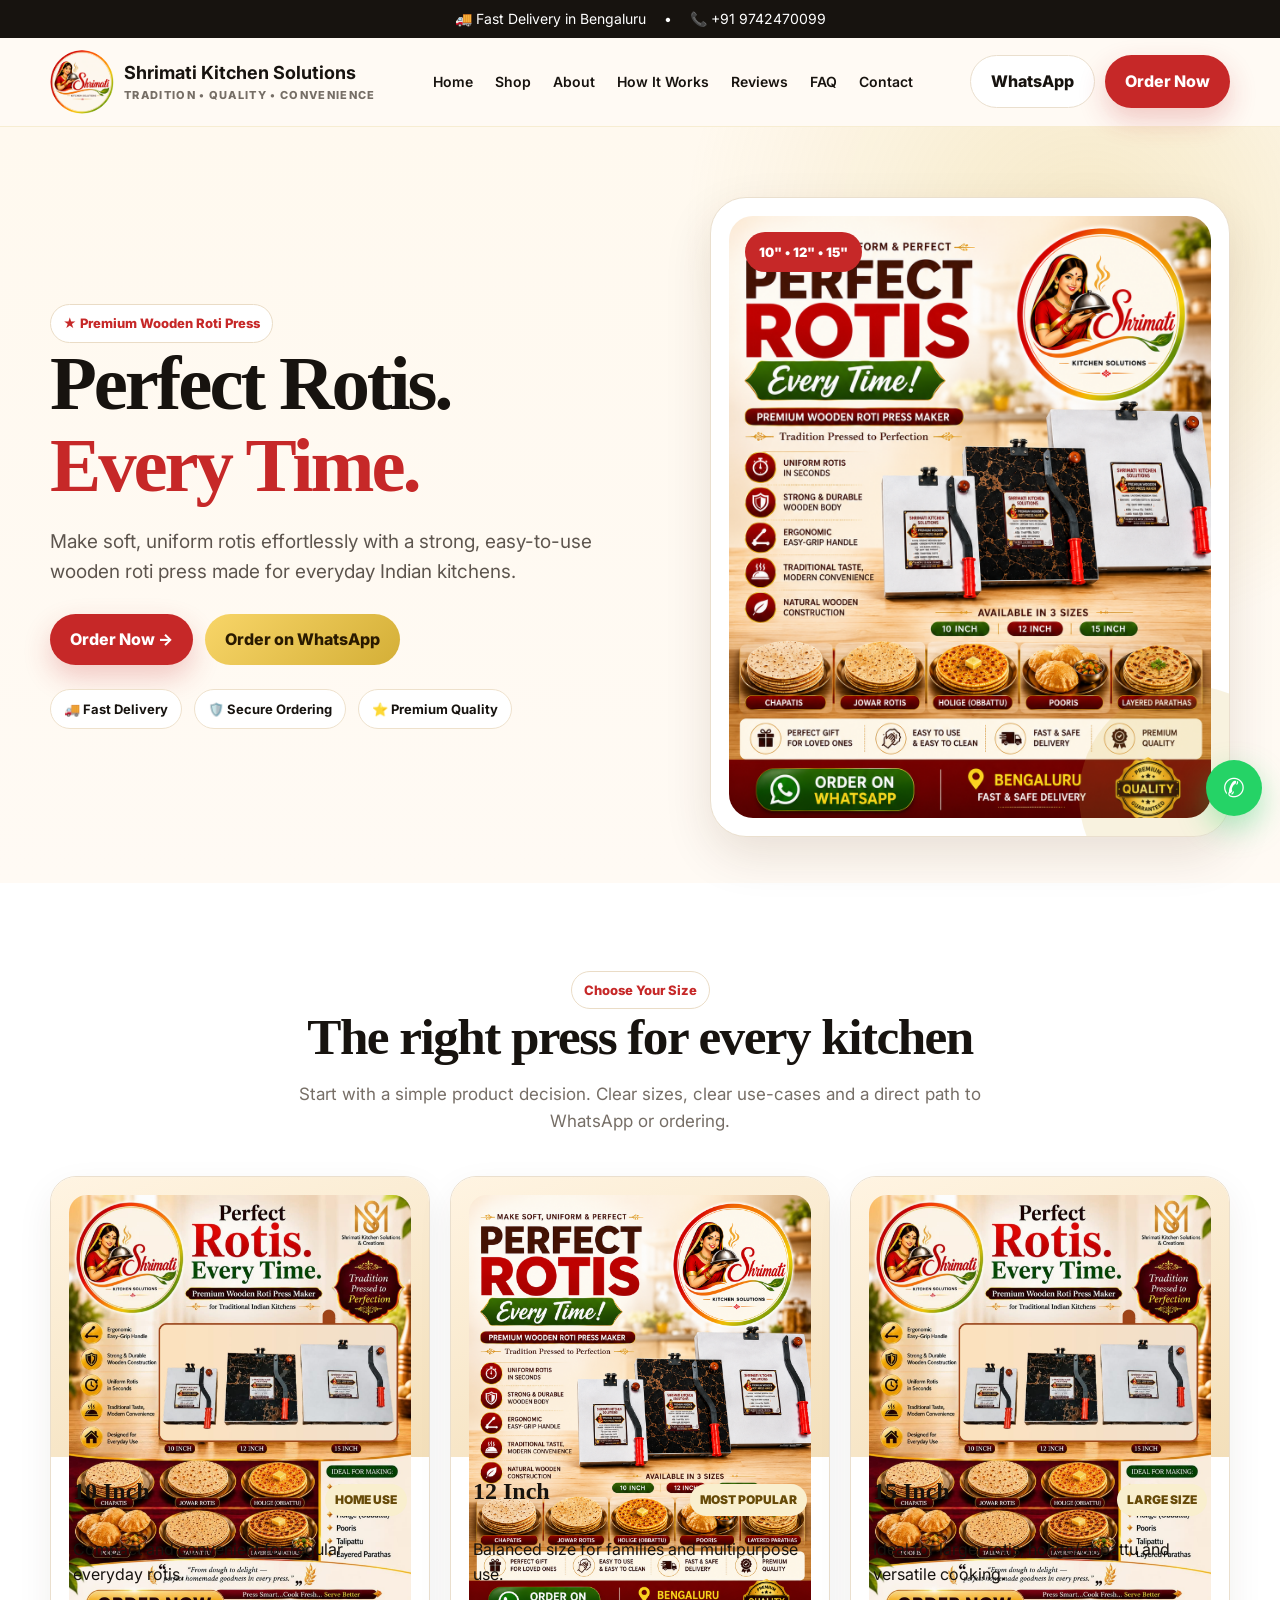
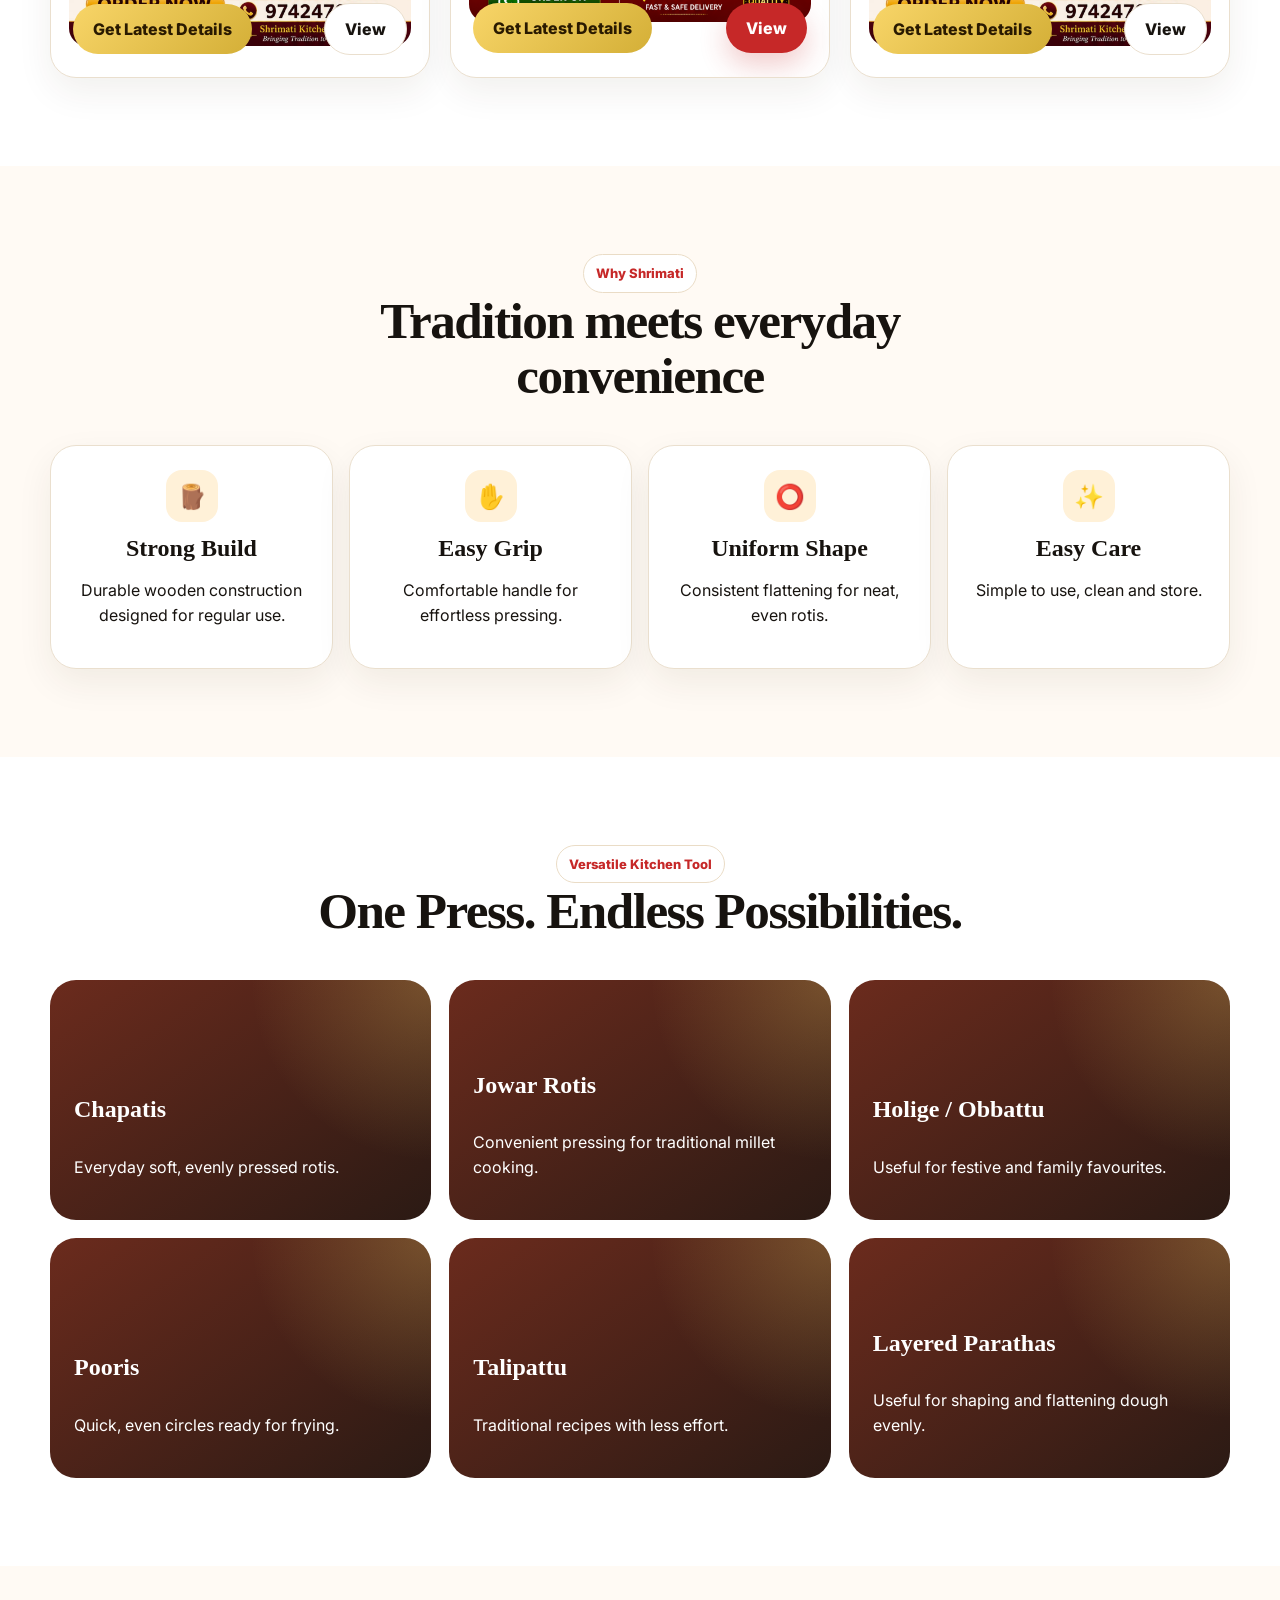
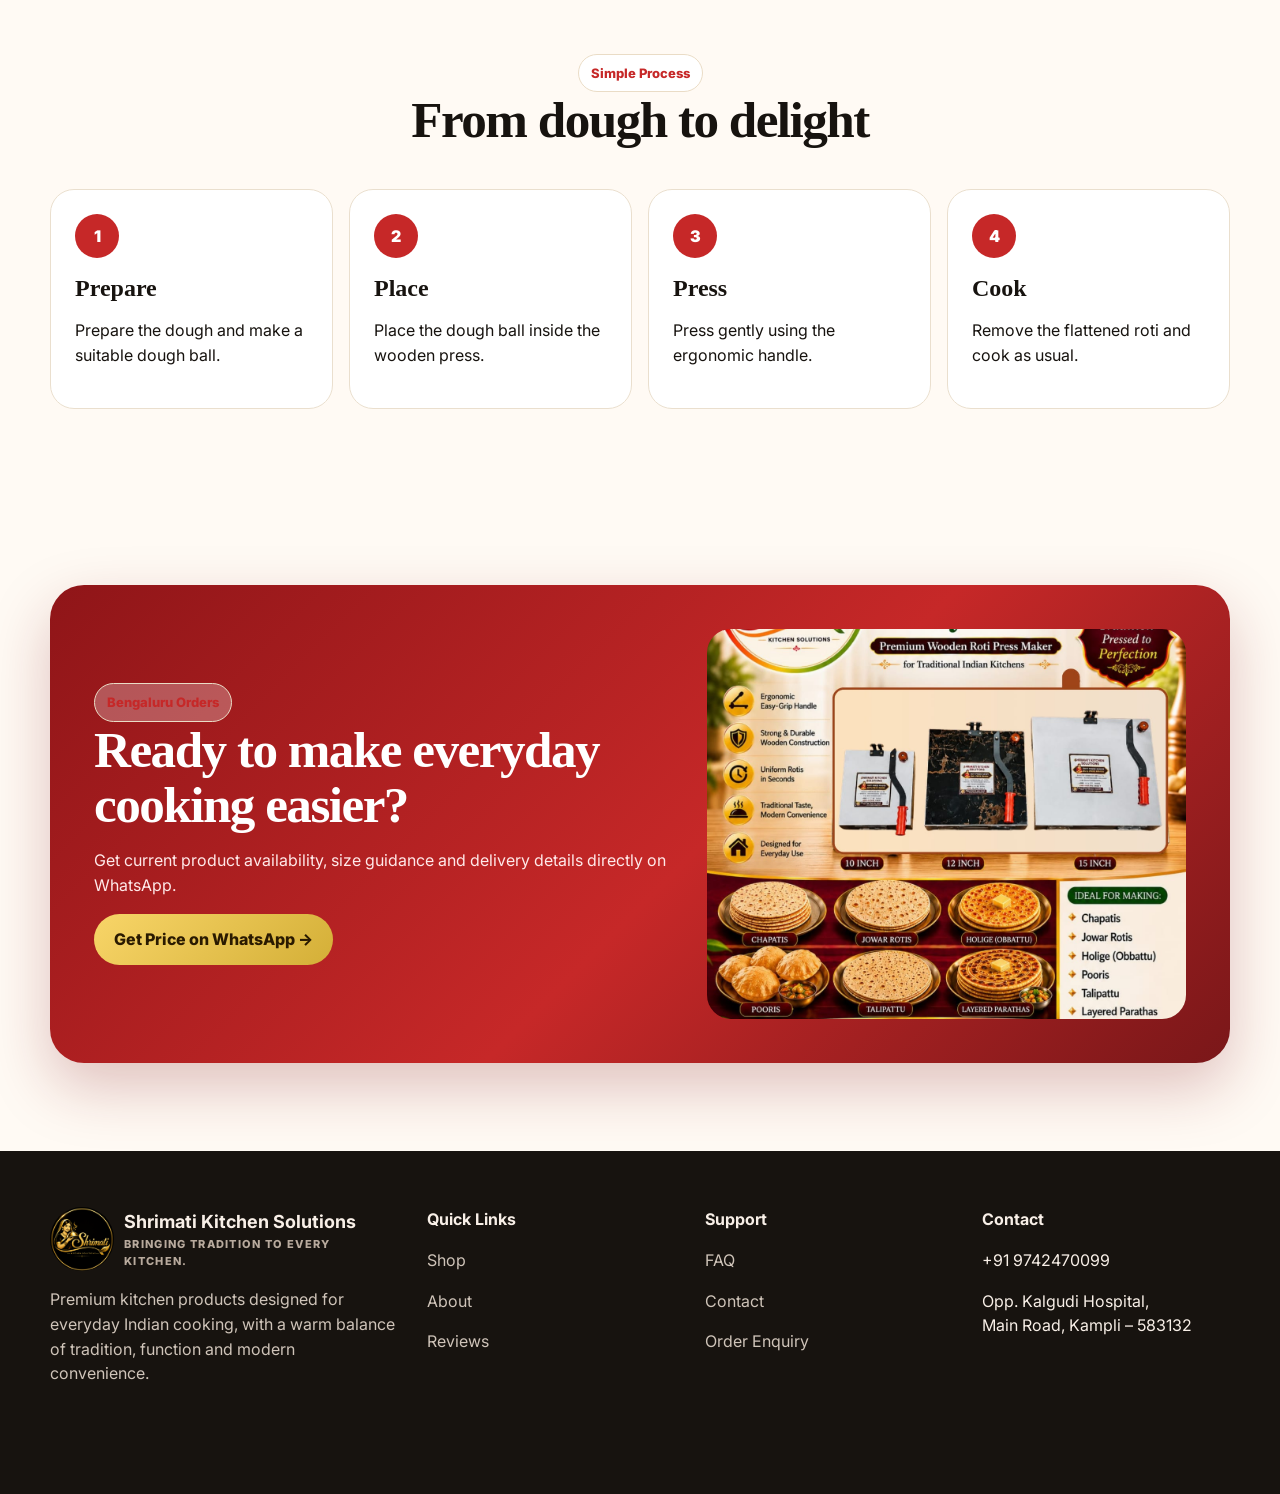
==== index.html @ 9145f586 "Add files via upload" ====
<!doctype html><html lang='en'><head><title>Shrimati Kitchen Solutions | Premium Wooden Roti Press</title>
<meta charset="utf-8">
<meta name="viewport" content="width=device-width,initial-scale=1">
<link rel="preconnect" href="https://fonts.googleapis.com">
<link rel="preconnect" href="https://fonts.gstatic.com" crossorigin>
<link href="https://fonts.googleapis.com/css2?family=Inter:wght@400;500;600;700;800;900&display=swap" rel="stylesheet">
<link rel="stylesheet" href="styles.css">
</head><body>
<div class="topbar"><div class="container">🚚 Fast Delivery in Bengaluru <span>•</span> 📞 +91 9742470099</div></div>
<nav class="nav">
  <div class="container nav-inner">
    <a class="brand" href="index.html">
      <img src="assets/shrimati-logo.png" alt="Shrimati Kitchen Solutions logo">
      <div class="brand-text"><strong>Shrimati Kitchen Solutions</strong><span>Tradition • Quality • Convenience</span></div>
    </a>
    <button class="menu-btn" aria-label="Open menu">☰</button>
    <div class="nav-links">
      <a href="index.html">Home</a>
      <a href="shop.html">Shop</a>
      <a href="about.html">About</a>
      <a href="how-it-works.html">How It Works</a>
      <a href="reviews.html">Reviews</a>
      <a href="faq.html">FAQ</a>
      <a href="contact.html">Contact</a>
    </div>
    <div class="nav-actions">
      <a class="btn btn-outline" href="#" data-wa>WhatsApp</a>
      <a class="btn btn-primary" href="roti-press-offer.html">Order Now</a>
    </div>
  </div>
</nav>

<header class="hero">
  <div class="container hero-grid">
    <div>
      <span class="eyebrow">★ Premium Wooden Roti Press</span>
      <h1>Perfect Rotis.<br><span style="color:#C62828">Every Time.</span></h1>
      <p class="lead">Make soft, uniform rotis effortlessly with a strong, easy-to-use wooden roti press made for everyday Indian kitchens.</p>
      <div class="hero-cta">
        <a class="btn btn-primary" href="roti-press-offer.html">Order Now →</a>
        <a class="btn btn-gold" href="#" data-wa>Order on WhatsApp</a>
      </div>
      <div class="trust-row">
        <span class="trust-chip">🚚 Fast Delivery</span>
        <span class="trust-chip">🛡️ Secure Ordering</span>
        <span class="trust-chip">⭐ Premium Quality</span>
      </div>
    </div>
    <div class="hero-card">
      <span class="badge-pop">10" • 12" • 15"</span>
      <img src="assets/roti-press-hero.png" alt="Shrimati Premium Wooden Roti Press">
    </div>
  </div>
</header>

<section class="section alt">
  <div class="container">
    <div class="section-head">
      <span class="eyebrow">Choose Your Size</span>
      <h2>The right press for every kitchen</h2>
      <p>Start with a simple product decision. Clear sizes, clear use-cases and a direct path to WhatsApp or ordering.</p>
    </div>
    <div class="grid-3">
      <article class="product-card">
        <div class="product-image"><img src="assets/roti-press-poster.jpeg" alt="10 inch roti press"></div>
        <div class="product-body"><div class="product-meta"><h3>10 Inch</h3><span class="tag">HOME USE</span></div><p>Compact and convenient for regular everyday rotis.</p><div class="product-meta"><a class="btn btn-gold" href="#" data-wa>Get Latest Details</a><a class="btn btn-outline" href="product.html">View</a></div></div>
      </article>
      <article class="product-card">
        <div class="product-image"><img src="assets/roti-press-hero.png" alt="12 inch roti press"></div>
        <div class="product-body"><div class="product-meta"><h3>12 Inch</h3><span class="tag">MOST POPULAR</span></div><p>Balanced size for families and multipurpose use.</p><div class="product-meta"><a class="btn btn-gold" href="#" data-wa>Get Latest Details</a><a class="btn btn-primary" href="product.html">View</a></div></div>
      </article>
      <article class="product-card">
        <div class="product-image"><img src="assets/roti-press-poster.jpeg" alt="15 inch roti press"></div>
        <div class="product-body"><div class="product-meta"><h3>15 Inch</h3><span class="tag">LARGE SIZE</span></div><p>Ideal for larger rotis, holige/obbattu and versatile cooking.</p><div class="product-meta"><a class="btn btn-gold" href="#" data-wa>Get Latest Details</a><a class="btn btn-outline" href="product.html">View</a></div></div>
      </article>
    </div>
  </div>
</section>

<section class="section">
  <div class="container">
    <div class="section-head"><span class="eyebrow">Why Shrimati</span><h2>Tradition meets everyday convenience</h2></div>
    <div class="features">
      <div class="feature-card"><div class="feature-icon">🪵</div><h3>Strong Build</h3><p>Durable wooden construction designed for regular use.</p></div>
      <div class="feature-card"><div class="feature-icon">✋</div><h3>Easy Grip</h3><p>Comfortable handle for effortless pressing.</p></div>
      <div class="feature-card"><div class="feature-icon">⭕</div><h3>Uniform Shape</h3><p>Consistent flattening for neat, even rotis.</p></div>
      <div class="feature-card"><div class="feature-icon">✨</div><h3>Easy Care</h3><p>Simple to use, clean and store.</p></div>
    </div>
  </div>
</section>

<section class="section alt">
  <div class="container">
    <div class="section-head"><span class="eyebrow">Versatile Kitchen Tool</span><h2>One Press. Endless Possibilities.</h2></div>
    <div class="food-grid">
      <div class="food-card"><h3>Chapatis</h3><p>Everyday soft, evenly pressed rotis.</p></div>
      <div class="food-card"><h3>Jowar Rotis</h3><p>Convenient pressing for traditional millet cooking.</p></div>
      <div class="food-card"><h3>Holige / Obbattu</h3><p>Useful for festive and family favourites.</p></div>
      <div class="food-card"><h3>Pooris</h3><p>Quick, even circles ready for frying.</p></div>
      <div class="food-card"><h3>Talipattu</h3><p>Traditional recipes with less effort.</p></div>
      <div class="food-card"><h3>Layered Parathas</h3><p>Useful for shaping and flattening dough evenly.</p></div>
    </div>
  </div>
</section>

<section class="section">
  <div class="container">
    <div class="section-head"><span class="eyebrow">Simple Process</span><h2>From dough to delight</h2></div>
    <div class="steps">
      <div class="step"><div class="step-num">1</div><h3>Prepare</h3><p>Prepare the dough and make a suitable dough ball.</p></div>
      <div class="step"><div class="step-num">2</div><h3>Place</h3><p>Place the dough ball inside the wooden press.</p></div>
      <div class="step"><div class="step-num">3</div><h3>Press</h3><p>Press gently using the ergonomic handle.</p></div>
      <div class="step"><div class="step-num">4</div><h3>Cook</h3><p>Remove the flattened roti and cook as usual.</p></div>
    </div>
  </div>
</section>

<section class="section">
  <div class="container offer">
    <div><span class="eyebrow" style="background:#fff4">Bengaluru Orders</span><h2>Ready to make everyday cooking easier?</h2><p>Get current product availability, size guidance and delivery details directly on WhatsApp.</p><a class="btn btn-gold" href="#" data-wa>Get Price on WhatsApp →</a></div>
    <img src="assets/roti-press-poster.jpeg" alt="Roti press offer" style="border-radius:24px;max-height:390px;width:100%;object-fit:cover">
  </div>
</section>

<footer class="footer">
  <div class="container footer-grid">
    <div>
      <div class="brand">
        <img src="assets/gold-logo.png" alt="Shrimati gold logo">
        <div class="brand-text"><strong>Shrimati Kitchen Solutions</strong><span style="color:#b8aa9d">Bringing Tradition to Every Kitchen.</span></div>
      </div>
      <p style="color:#cfc4b9;max-width:400px">Premium kitchen products designed for everyday Indian cooking, with a warm balance of tradition, function and modern convenience.</p>
    </div>
    <div><h4>Quick Links</h4><p><a href="shop.html">Shop</a></p><p><a href="about.html">About</a></p><p><a href="reviews.html">Reviews</a></p></div>
    <div><h4>Support</h4><p><a href="faq.html">FAQ</a></p><p><a href="contact.html">Contact</a></p><p><a href="roti-press-offer.html">Order Enquiry</a></p></div>
    <div><h4>Contact</h4><p>+91 9742470099</p><p>Opp. Kalgudi Hospital,<br>Main Road, Kampli – 583132</p></div>
  </div>
</footer>
<a class="floating-wa" href="#" data-wa aria-label="WhatsApp">✆</a>
<div class="mobile-bar"><a class="btn btn-primary" href="roti-press-offer.html">ORDER NOW</a><a class="btn btn-gold" href="#" data-wa>WHATSAPP</a></div>
<script src="script.js"></script>
</body></html>
---- styles.css ----
:root{
  --red:#C62828;
  --red-dark:#9f1f1f;
  --gold:#D4AF37;
  --gold-rich:#F8D568;
  --green:#2E7D32;
  --cream:#FFF8EC;
  --ink:#17130f;
  --muted:#766e66;
  --white:#fff;
  --line:#eadfce;
  --shadow:0 18px 48px rgba(62,34,10,.12);
  --radius:26px;
}
*{box-sizing:border-box}
html{scroll-behavior:smooth}
body{margin:0;font-family:Inter,system-ui,-apple-system,BlinkMacSystemFont,"Segoe UI",sans-serif;color:var(--ink);background:#fffaf4;line-height:1.55}
img{max-width:100%;display:block}
a{text-decoration:none;color:inherit}
button,input,textarea,select{font:inherit}
.container{width:min(1180px,calc(100% - 32px));margin:auto}
.topbar{background:#17130f;color:white;font-size:14px}
.topbar .container{display:flex;align-items:center;justify-content:center;gap:18px;padding:8px 0}
.nav{position:sticky;top:0;z-index:50;background:rgba(255,250,244,.94);backdrop-filter:blur(14px);border-bottom:1px solid rgba(212,175,55,.18)}
.nav-inner{display:flex;align-items:center;justify-content:space-between;gap:24px;padding:12px 0}
.brand{display:flex;align-items:center;gap:10px;font-weight:800}
.brand img{width:64px;height:64px;border-radius:50%;object-fit:cover}
.brand-text strong{display:block;font-size:18px}
.brand-text span{display:block;font-size:11px;color:var(--muted);letter-spacing:.12em;text-transform:uppercase}
.nav-links{display:flex;gap:22px;align-items:center;font-weight:600;font-size:14px}
.nav-actions{display:flex;gap:10px}
.btn{display:inline-flex;align-items:center;justify-content:center;gap:8px;border:0;border-radius:999px;padding:13px 20px;font-weight:800;cursor:pointer;transition:.22s ease}
.btn:hover{transform:translateY(-2px)}
.btn-primary{background:var(--red);color:white;box-shadow:0 12px 28px rgba(198,40,40,.24)}
.btn-gold{background:linear-gradient(135deg,var(--gold-rich),var(--gold));color:#2a1a00}
.btn-outline{border:1px solid var(--line);background:white;color:var(--ink)}
.hero{padding:70px 0 46px;background:
radial-gradient(circle at 85% 15%,rgba(212,175,55,.22),transparent 32%),
linear-gradient(180deg,#fff9ef 0%,#fffaf4 100%)}
.hero-grid{display:grid;grid-template-columns:1.08fr .92fr;gap:50px;align-items:center}
.eyebrow{display:inline-flex;align-items:center;gap:8px;padding:8px 12px;border-radius:999px;background:#fff;border:1px solid #eadcc6;color:var(--red);font-weight:800;font-size:13px}
h1,h2,h3{font-family:Georgia,"Times New Roman",serif;line-height:1.08;margin:0 0 16px}
h1{font-size:clamp(46px,6vw,82px);letter-spacing:-.04em}
h2{font-size:clamp(34px,4vw,56px);letter-spacing:-.03em}
h3{font-size:24px}
.lead{font-size:19px;color:#5d554e;max-width:670px}
.hero-cta{display:flex;gap:12px;flex-wrap:wrap;margin:28px 0 24px}
.trust-row{display:flex;flex-wrap:wrap;gap:12px}
.trust-chip{background:#fff;border:1px solid #eee1cc;border-radius:999px;padding:9px 13px;font-size:13px;font-weight:700}
.hero-card{background:white;border:1px solid #eadfce;border-radius:36px;padding:18px;box-shadow:var(--shadow);position:relative;overflow:hidden}
.hero-card:after{content:"";position:absolute;inset:auto -70px -70px auto;width:220px;height:220px;border-radius:50%;background:rgba(212,175,55,.16)}
.hero-card img{width:100%;border-radius:24px;aspect-ratio:4/5;object-fit:cover}
.badge-pop{position:absolute;left:34px;top:34px;background:var(--red);color:white;padding:10px 14px;border-radius:999px;font-weight:900;font-size:13px}
.section{padding:88px 0}
.section.alt{background:#fff}
.section-head{text-align:center;max-width:760px;margin:0 auto 42px}
.section-head p{color:var(--muted);font-size:17px}
.grid-3{display:grid;grid-template-columns:repeat(3,1fr);gap:20px}
.product-card,.feature-card,.review-card,.faq-card,.order-card{background:white;border:1px solid var(--line);border-radius:var(--radius);box-shadow:0 14px 36px rgba(59,38,17,.07)}
.product-card{overflow:hidden;position:relative}
.product-image{height:280px;background:linear-gradient(160deg,#fff4e2,#f3dfba);display:grid;place-items:center;padding:18px}
.product-image img{height:100%;width:100%;object-fit:cover;border-radius:18px}
.product-body{padding:22px}
.product-meta{display:flex;justify-content:space-between;align-items:center;gap:10px}
.price{font-weight:900;font-size:24px;color:var(--red)}
.tag{font-size:12px;font-weight:900;padding:7px 10px;border-radius:999px;background:#f9efce;color:#664a08}
.features{display:grid;grid-template-columns:repeat(4,1fr);gap:16px}
.feature-card{padding:24px;text-align:center}
.feature-icon{width:52px;height:52px;border-radius:16px;background:#fff1d8;display:grid;place-items:center;margin:0 auto 14px;font-size:24px}
.food-grid{display:grid;grid-template-columns:repeat(3,1fr);gap:18px}
.food-card{min-height:240px;border-radius:26px;position:relative;overflow:hidden;background:linear-gradient(145deg,#6b2b1d,#2b1a14);color:white;padding:24px;display:flex;flex-direction:column;justify-content:end}
.food-card:before{content:"";position:absolute;inset:0;background:radial-gradient(circle at top right,rgba(248,213,104,.26),transparent 40%)}
.food-card *{position:relative}
.steps{display:grid;grid-template-columns:repeat(4,1fr);gap:16px}
.step{background:#fff;border:1px solid var(--line);border-radius:24px;padding:24px}
.step-num{width:44px;height:44px;border-radius:50%;background:var(--red);color:white;display:grid;place-items:center;font-weight:900;margin-bottom:18px}
.offer{background:linear-gradient(135deg,#8f1518,#c62828 55%,#7a1719);color:white;border-radius:34px;padding:44px;display:grid;grid-template-columns:1.1fr .9fr;gap:28px;align-items:center;box-shadow:0 24px 60px rgba(126,24,27,.25)}
.offer h2{color:#fff}
.offer p{color:#ffe9e9}
.offer .btn-gold{justify-self:start}
.reviews{display:grid;grid-template-columns:repeat(3,1fr);gap:18px}
.review-card{padding:24px}
.stars{color:#d29b00;letter-spacing:2px}
.faq{max-width:880px;margin:auto;display:grid;gap:12px}
.faq-item{border:1px solid var(--line);border-radius:18px;background:white;overflow:hidden}
.faq-q{width:100%;padding:20px 22px;background:white;border:0;display:flex;justify-content:space-between;font-weight:800;cursor:pointer;text-align:left}
.faq-a{display:none;padding:0 22px 20px;color:var(--muted)}
.faq-item.open .faq-a{display:block}
.order-wrap{display:grid;grid-template-columns:.9fr 1.1fr;gap:28px}
.order-card{padding:28px}
.form-grid{display:grid;grid-template-columns:1fr 1fr;gap:14px}
.field{display:grid;gap:7px}
.field.full{grid-column:1/-1}
label{font-weight:800;font-size:13px}
input,select,textarea{width:100%;padding:14px 15px;border:1px solid #ddcfbc;border-radius:14px;background:#fffdf9;outline:none}
input:focus,select:focus,textarea:focus{border-color:var(--gold)}
.footer{background:#17130f;color:#f8efe7;padding:56px 0 92px}
.footer-grid{display:grid;grid-template-columns:1.4fr repeat(3,1fr);gap:30px}
.footer a{color:#cfc4b9}
.footer h4{margin:0 0 14px}
.floating-wa{position:fixed;right:18px;bottom:84px;width:56px;height:56px;border-radius:50%;background:#25D366;color:white;display:grid;place-items:center;font-size:26px;z-index:60;box-shadow:0 12px 30px rgba(37,211,102,.36)}
.mobile-bar{display:none;position:fixed;bottom:0;left:0;right:0;background:white;border-top:1px solid var(--line);z-index:55;padding:10px;gap:8px}
.mobile-bar .btn{flex:1;padding:12px}
.menu-btn{display:none;border:0;background:white;font-size:24px}
.page-hero{padding:60px 0 44px;background:linear-gradient(180deg,#fff2dd,#fffaf4)}
.page-hero p{max-width:720px;color:var(--muted)}
.mini-grid{display:grid;grid-template-columns:1fr 1fr;gap:20px}
.gallery-grid{columns:3 260px;column-gap:16px}
.gallery-grid img{margin:0 0 16px;border-radius:20px;width:100%}
.notice{padding:12px 14px;border-radius:14px;background:#fff0cf;border:1px solid #edd79a;font-size:13px}
@media(max-width:980px){
  .hero-grid,.offer,.order-wrap,.mini-grid{grid-template-columns:1fr}
  .grid-3,.reviews{grid-template-columns:1fr 1fr}
  .features,.steps{grid-template-columns:1fr 1fr}
  .nav-links{display:none;position:absolute;top:78px;left:16px;right:16px;background:white;border:1px solid var(--line);border-radius:22px;padding:18px;box-shadow:var(--shadow);flex-direction:column;align-items:flex-start}
  .nav-links.show{display:flex}
  .menu-btn{display:block}
}
@media(max-width:640px){
  .container{width:min(100% - 22px,1180px)}
  .topbar{font-size:12px}
  .brand img{width:52px;height:52px}
  .brand-text span{display:none}
  .nav-actions .btn{display:none}
  .hero{padding-top:42px}
  h1{font-size:46px}
  .hero-grid{gap:26px}
  .hero-card{border-radius:24px}
  .grid-3,.reviews,.features,.steps,.food-grid,.form-grid{grid-template-columns:1fr}
  .section{padding:64px 0}
  .offer{padding:28px}
  .footer-grid{grid-template-columns:1fr 1fr}
  .mobile-bar{display:flex}
  body{padding-bottom:72px}
  .floating-wa{bottom:88px}
}

/* ---------- Motion System ---------- */
@keyframes fadeUp {
  from { opacity: 0; transform: translateY(24px); }
  to { opacity: 1; transform: translateY(0); }
}
@keyframes fadeIn {
  from { opacity: 0; }
  to { opacity: 1; }
}
@keyframes floatSoft {
  0%,100% { transform: translateY(0); }
  50% { transform: translateY(-8px); }
}
@keyframes pulseSoft {
  0%,100% { box-shadow: 0 0 0 0 rgba(198,40,40,.18); }
  50% { box-shadow: 0 0 0 10px rgba(198,40,40,0); }
}
.reveal {
  opacity: 0;
  transform: translateY(22px);
  transition: opacity .7s ease, transform .7s ease;
}
.reveal.is-visible {
  opacity: 1;
  transform: translateY(0);
}
.hero .eyebrow,
.hero h1,
.hero .lead,
.hero .hero-cta,
.hero .trust-row {
  animation: fadeUp .7s ease both;
}
.hero h1 { animation-delay: .08s; }
.hero .lead { animation-delay: .16s; }
.hero .hero-cta { animation-delay: .24s; }
.hero .trust-row { animation-delay: .32s; }
.hero-card { animation: fadeIn .9s ease .18s both; }
.hero-card img { animation: floatSoft 5.8s ease-in-out infinite; }
.btn-primary { animation: pulseSoft 3.4s ease-in-out infinite; }
.product-card,
.feature-card,
.review-card,
.step,
.food-card {
  transition: transform .25s ease, box-shadow .25s ease, border-color .25s ease;
}
.product-card:hover,
.feature-card:hover,
.review-card:hover,
.step:hover,
.food-card:hover {
  transform: translateY(-6px);
  box-shadow: 0 18px 44px rgba(59,38,17,.12);
}
.product-card:hover .product-image img { transform: scale(1.035); }
.product-image img { transition: transform .35s ease; }
.floating-wa { animation: floatSoft 3.2s ease-in-out infinite; }
.nav { transition: box-shadow .25s ease, background .25s ease; }
.nav.scrolled { box-shadow: 0 10px 30px rgba(23,19,15,.08); }

@media (prefers-reduced-motion: reduce) {
  *,
  *::before,
  *::after {
    animation-duration: .01ms !important;
    animation-iteration-count: 1 !important;
    transition-duration: .01ms !important;
    scroll-behavior: auto !important;
  }
}
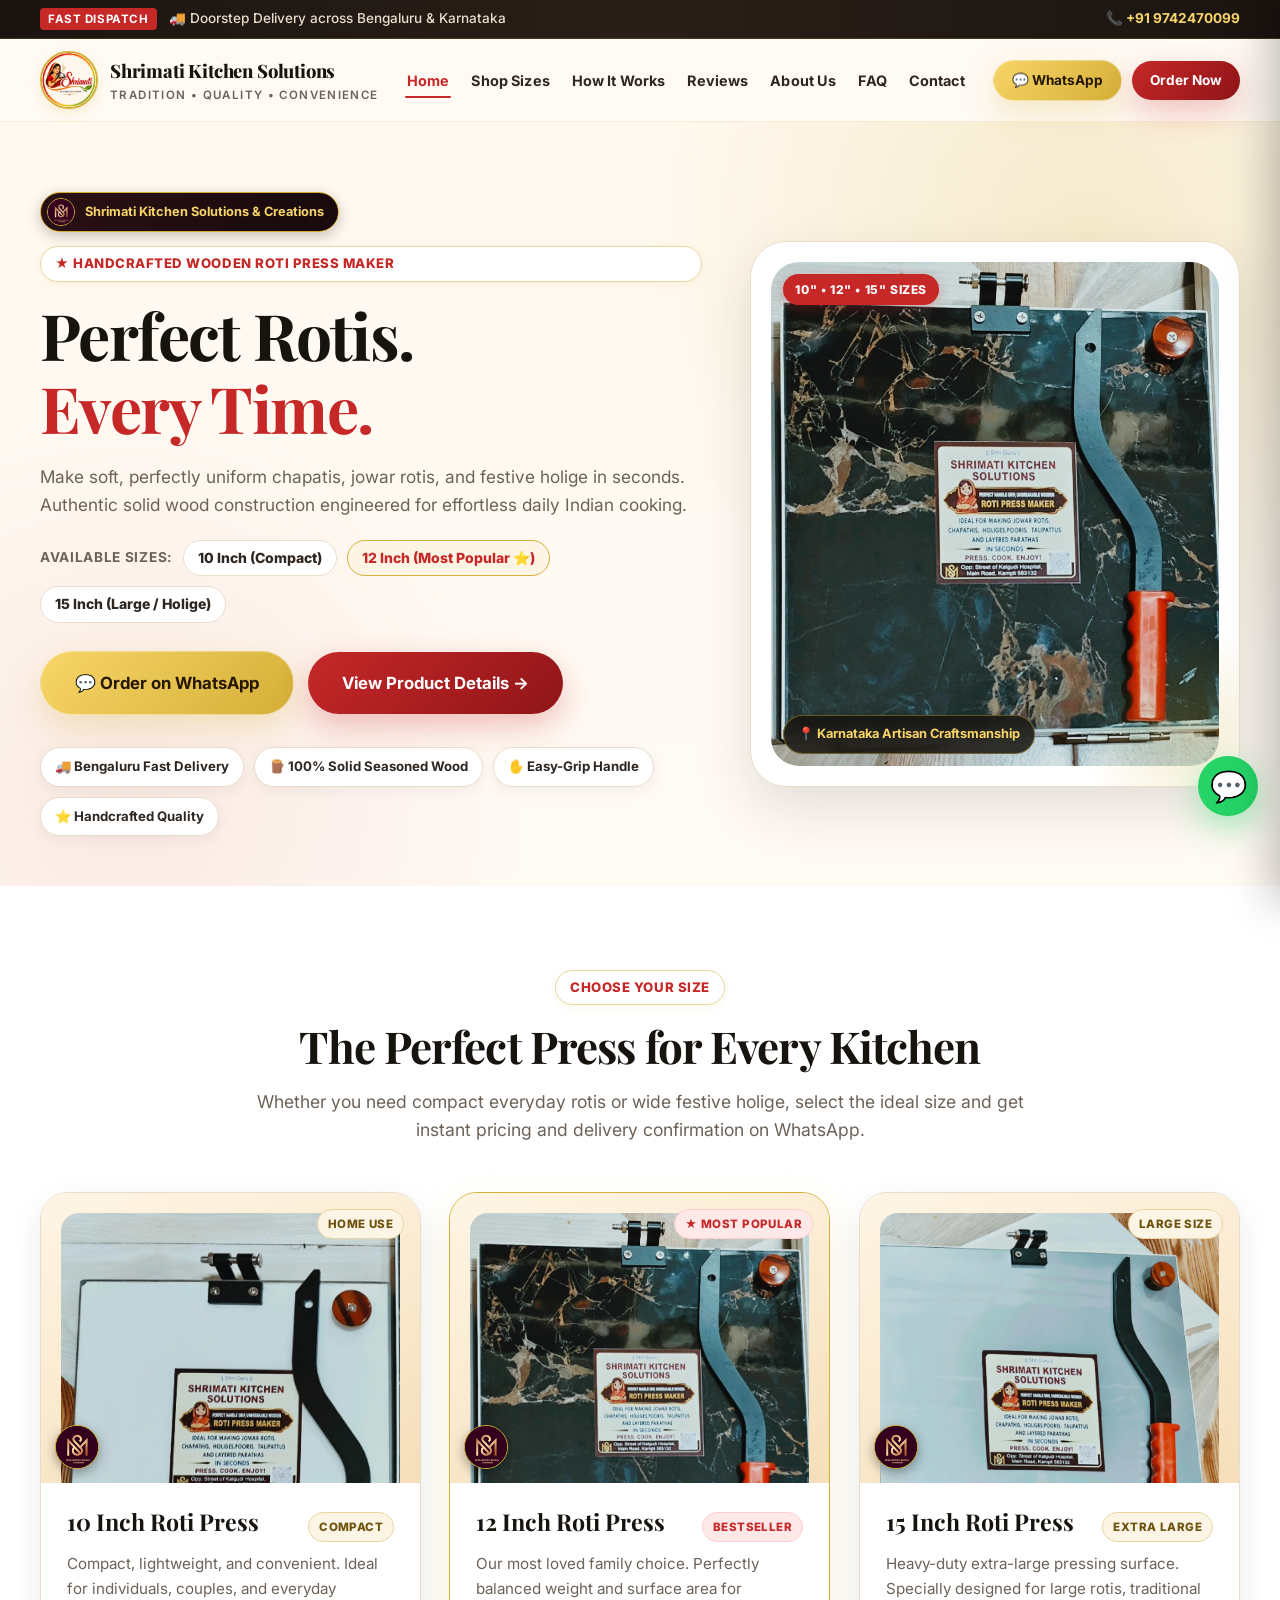
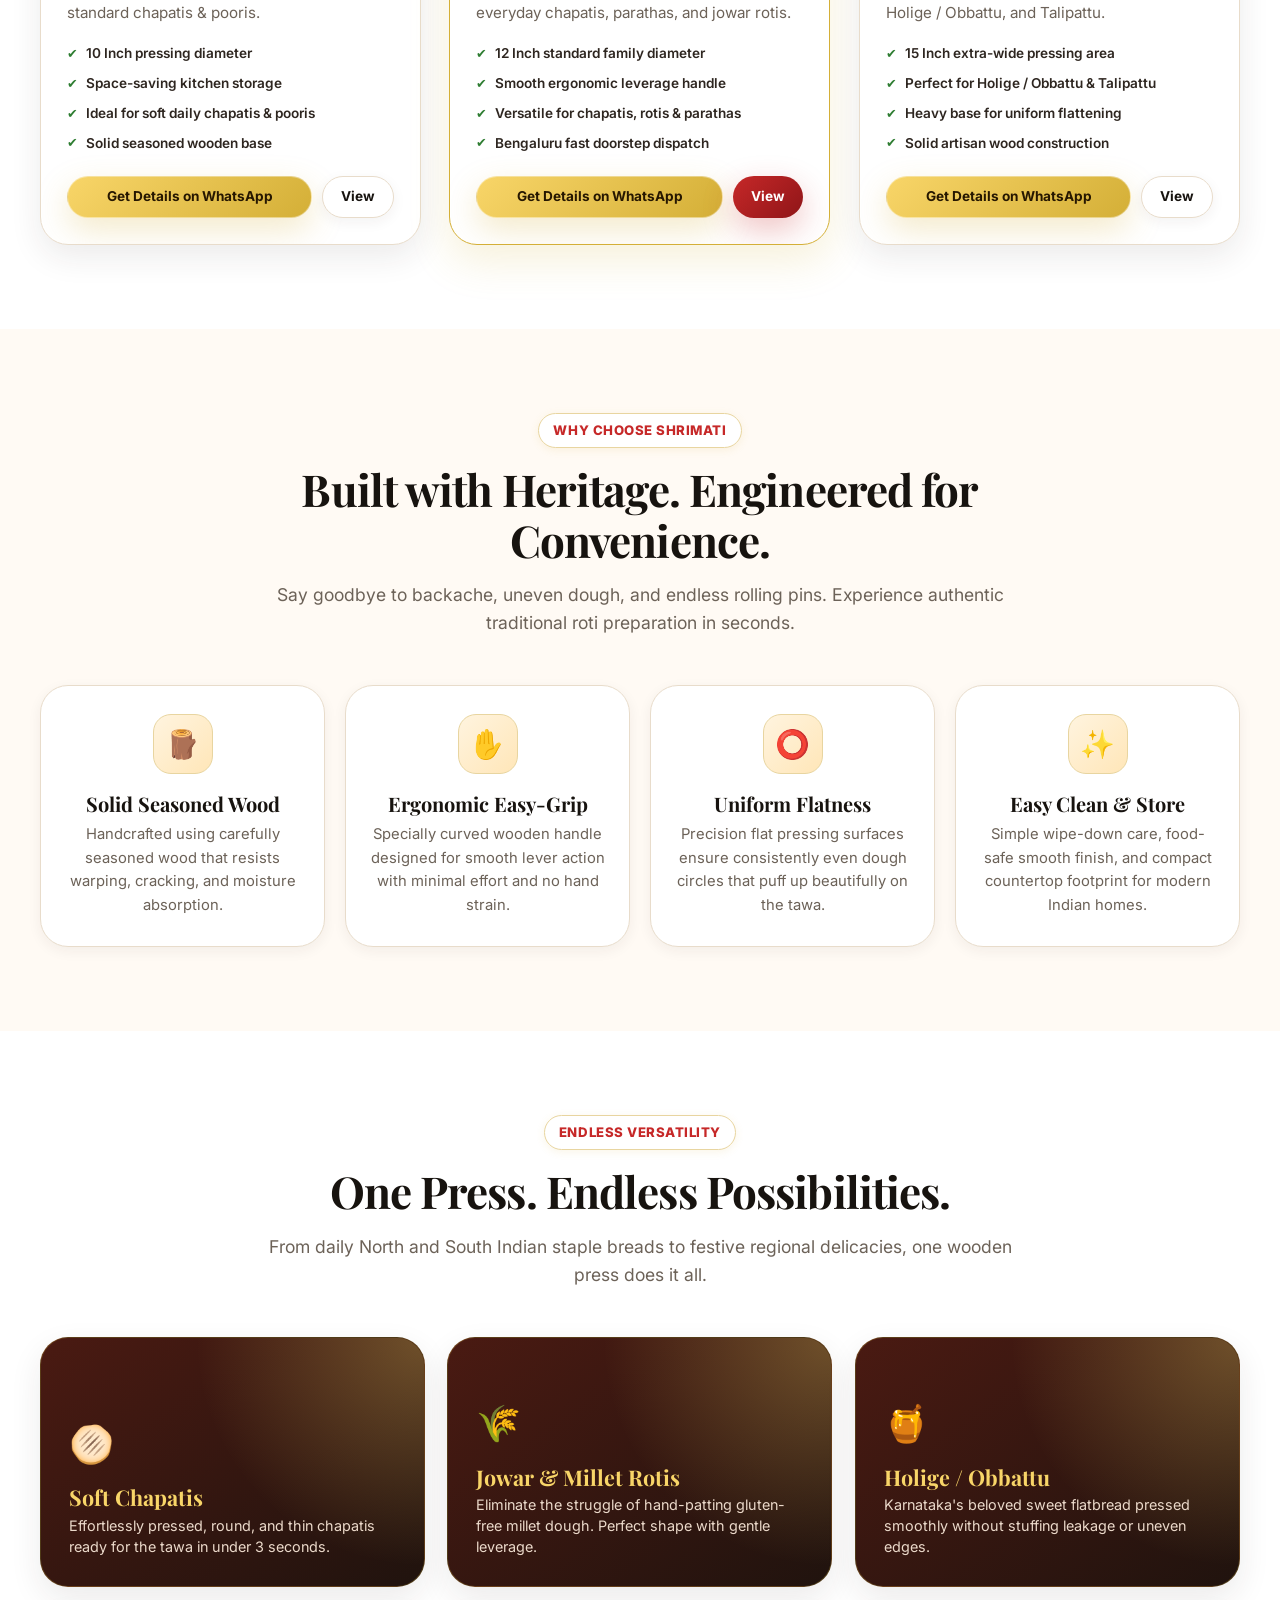
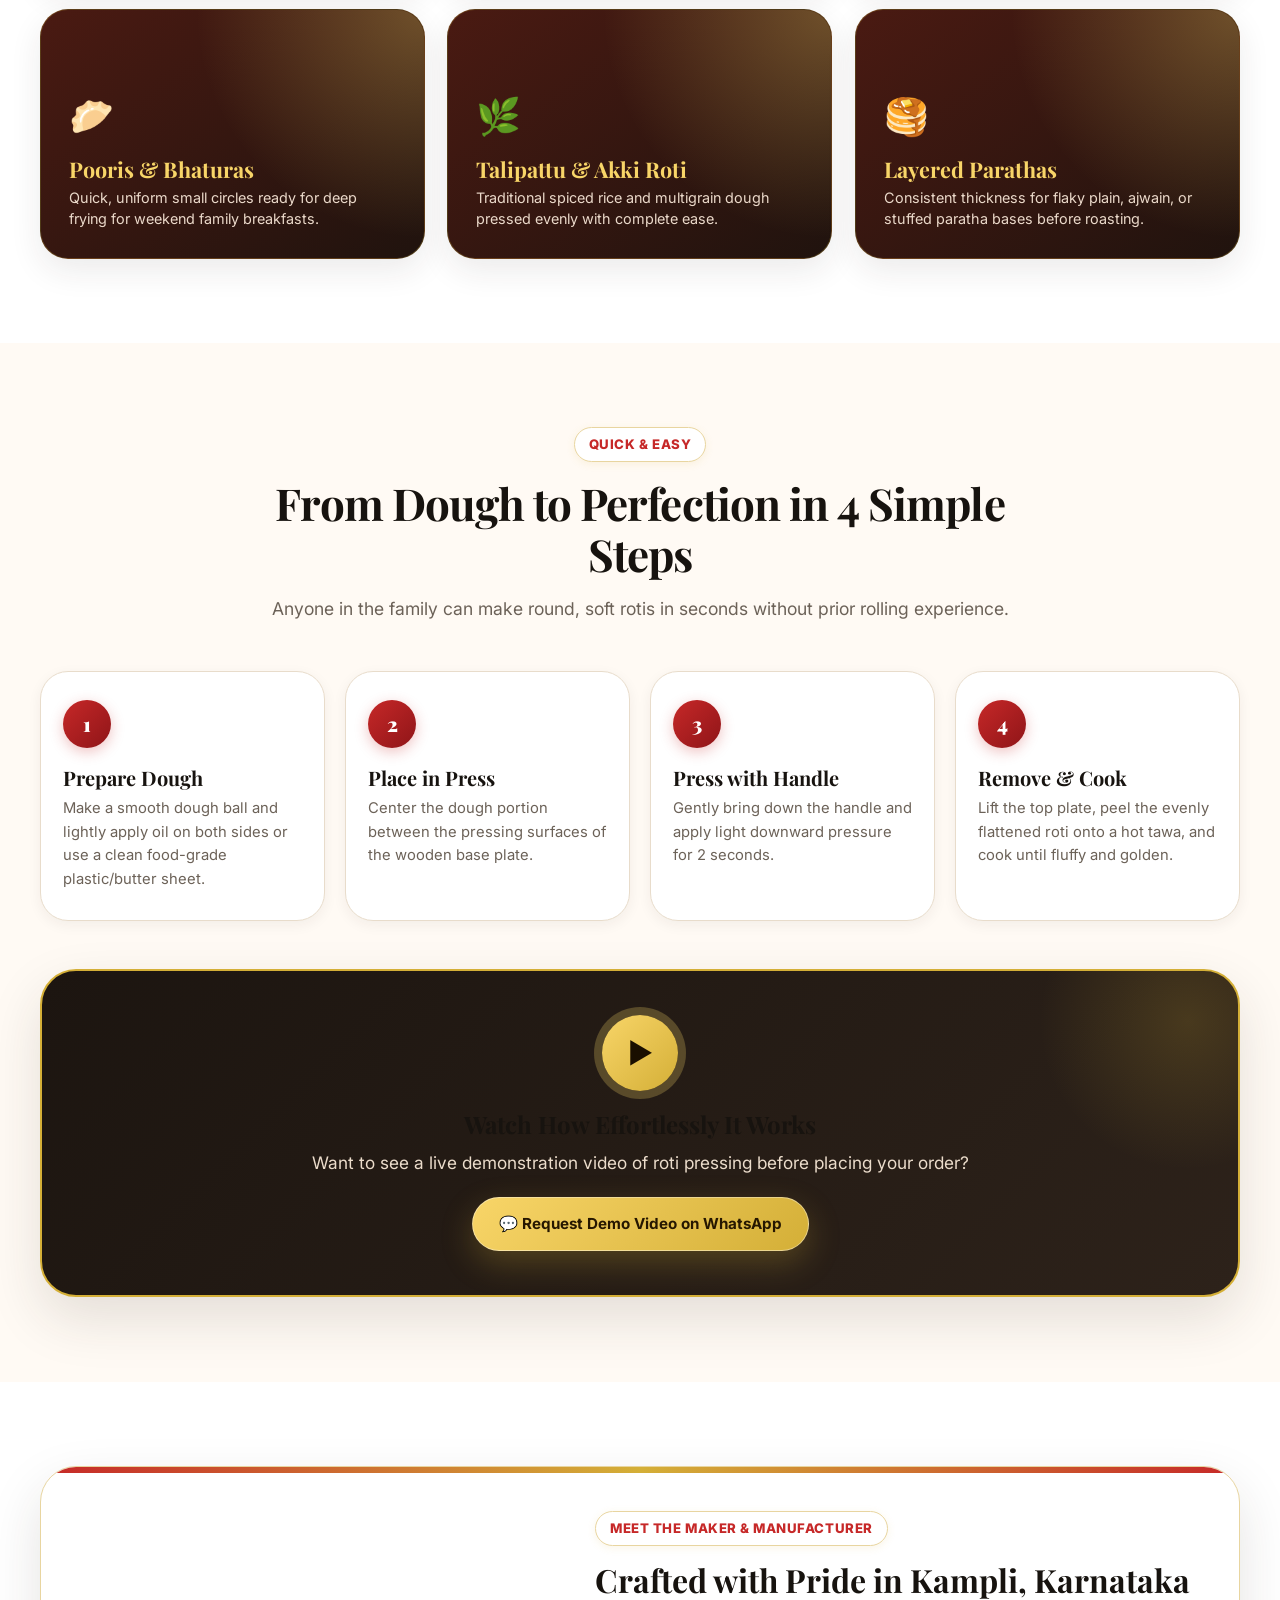
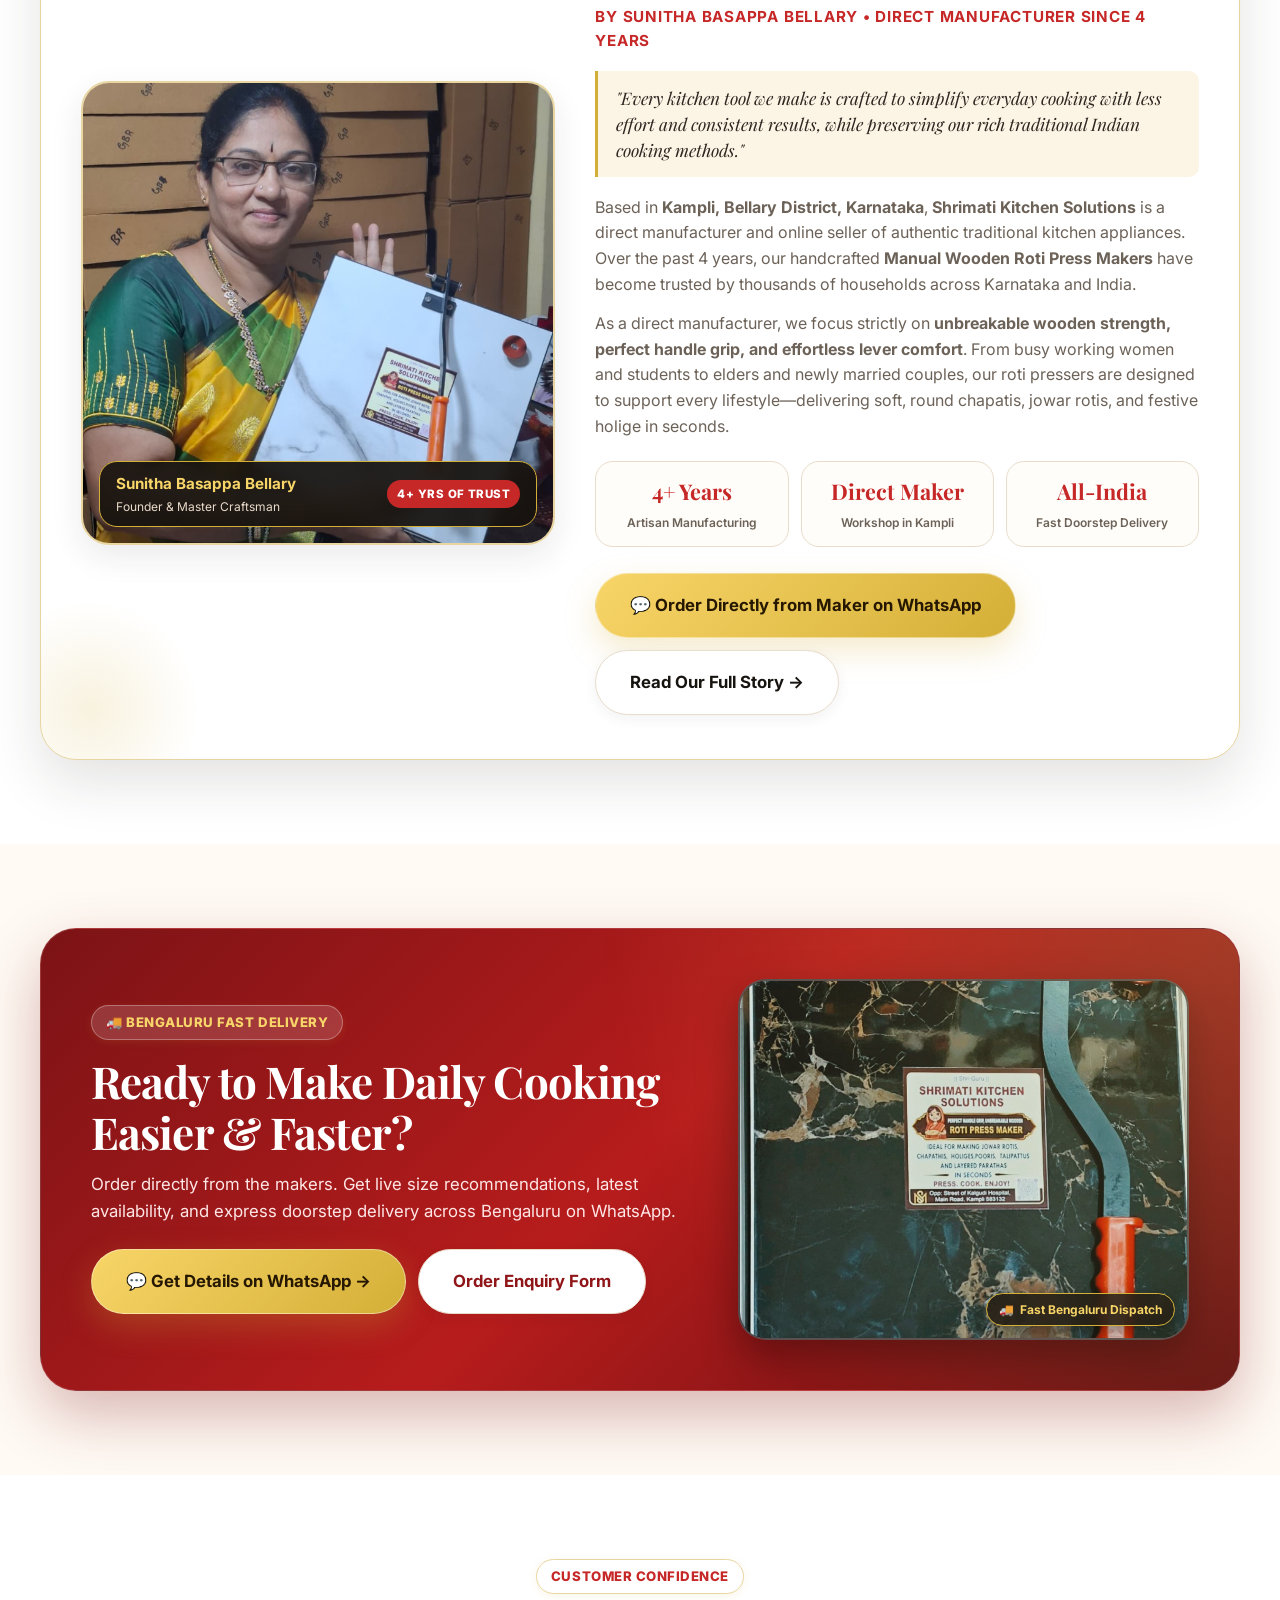
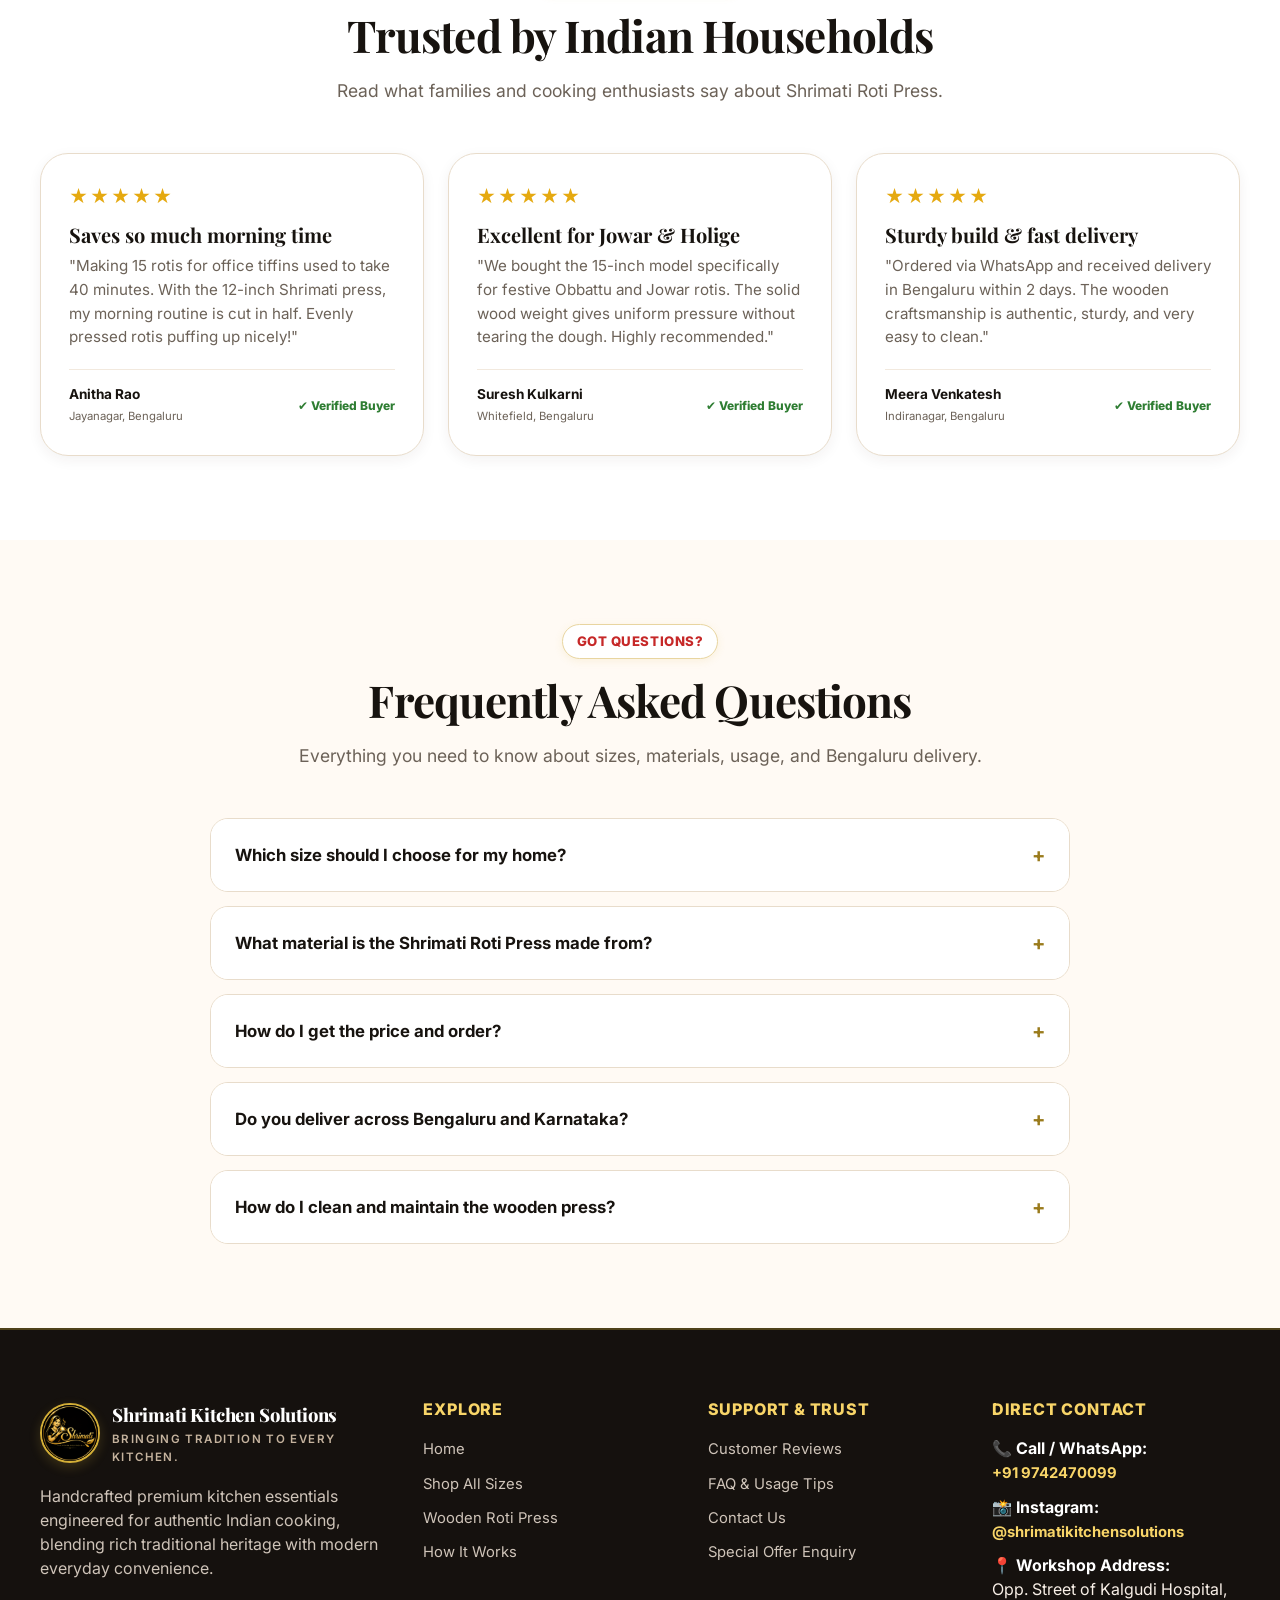
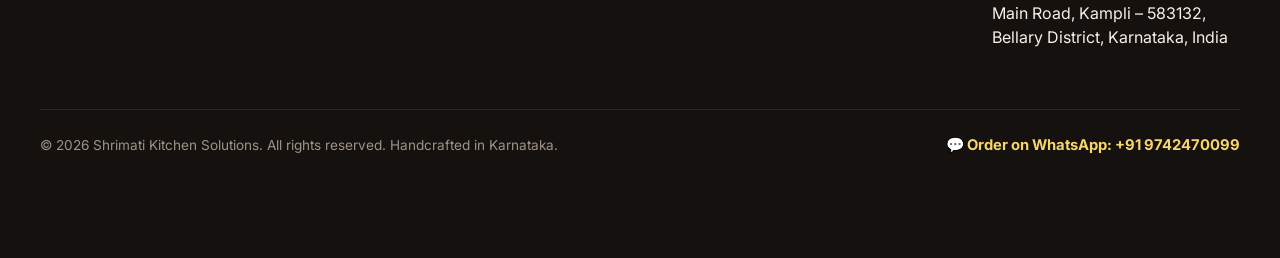
==== commit 37c982b9: "Add files via upload" ====
--- a/index.html
+++ b/index.html
@@ -1,142 +1,725 @@
-<!doctype html><html lang='en'><head><title>Shrimati Kitchen Solutions | Premium Wooden Roti Press</title>
-<meta charset="utf-8">
-<meta name="viewport" content="width=device-width,initial-scale=1">
-<link rel="preconnect" href="https://fonts.googleapis.com">
-<link rel="preconnect" href="https://fonts.gstatic.com" crossorigin>
-<link href="https://fonts.googleapis.com/css2?family=Inter:wght@400;500;600;700;800;900&display=swap" rel="stylesheet">
-<link rel="stylesheet" href="styles.css">
-</head><body>
-<div class="topbar"><div class="container">🚚 Fast Delivery in Bengaluru <span>•</span> 📞 +91 9742470099</div></div>
-<nav class="nav">
-  <div class="container nav-inner">
-    <a class="brand" href="index.html">
-      <img src="assets/shrimati-logo.png" alt="Shrimati Kitchen Solutions logo">
-      <div class="brand-text"><strong>Shrimati Kitchen Solutions</strong><span>Tradition • Quality • Convenience</span></div>
+<!DOCTYPE html>
+<html lang="en">
+<head>
+  <meta charset="utf-8">
+  <meta name="viewport" content="width=device-width, initial-scale=1">
+  <title>Shrimati Kitchen Solutions | Premium Wooden Roti Press Maker Bengaluru</title>
+  <meta name="description" content="Handcrafted Premium Wooden Roti Press Maker in Bengaluru. Make soft, uniform chapatis, jowar rotis, and holige in seconds. Available in 10, 12 & 15 inch sizes. Order on WhatsApp: +91 9742470099.">
+  <meta name="keywords" content="Wooden Roti Press Bengaluru, Wooden Chapati Maker Bengaluru, Roti Press Bengaluru, Chapati Press, Jowar Roti Press, Holige Press, Obbattu Press, Kitchen Products Bengaluru, Roti Maker Near Me">
+  <link rel="canonical" href="https://shrimati-kitchen.vercel.app/">
+
+  <!-- Open Graph / Meta Ads Optimization -->
+  <meta property="og:type" content="website">
+  <meta property="og:title" content="Shrimati Kitchen Solutions | Premium Wooden Roti Press">
+  <meta property="og:description" content="Perfect Rotis. Every Time. Handcrafted wooden roti press available in 10, 12 & 15 inch. Direct WhatsApp ordering & Bengaluru doorstep delivery.">
+  <meta property="og:image" content="assets/roti-press-hero.png">
+  <meta property="og:url" content="https://shrimati-kitchen.vercel.app/">
+
+  <!-- Twitter Card -->
+  <meta name="twitter:card" content="summary_large_image">
+  <meta name="twitter:title" content="Shrimati Kitchen Solutions | Premium Wooden Roti Press">
+  <meta name="twitter:description" content="Perfect Rotis. Every Time. Handcrafted wooden roti press available in 10, 12 & 15 inch sizes.">
+  <meta name="twitter:image" content="assets/roti-press-hero.png">
+
+  <!-- Google Fonts -->
+  <link rel="preconnect" href="https://fonts.googleapis.com">
+  <link rel="preconnect" href="https://fonts.gstatic.com" crossorigin>
+  <link href="https://fonts.googleapis.com/css2?family=Inter:wght@400;500;600;700;800;900&family=Playfair+Display:ital,wght@0,600;0,700;0,800;1,600&display=swap" rel="stylesheet">
+  <link rel="stylesheet" href="styles.css">
+
+  <!-- Structured Data / JSON-LD -->
+  <script type="application/ld+json">
+  {
+    "@context": "https://schema.org",
+    "@graph": [
+      {
+        "@type": "Organization",
+        "@id": "https://shrimati-kitchen.vercel.app/#organization",
+        "name": "Shrimati Kitchen Solutions",
+        "founder": {
+          "@type": "Person",
+          "name": "Sunitha Basappa Bellary"
+        },
+        "url": "https://shrimati-kitchen.vercel.app/",
+        "logo": "https://shrimati-kitchen.vercel.app/assets/shrimati-logo.png",
+        "contactPoint": {
+          "@type": "ContactPoint",
+          "telephone": "+91-9742470099",
+          "contactType": "customer service",
+          "areaServed": ["Bengaluru", "Karnataka", "India"],
+          "availableLanguage": ["English", "Kannada", "Hindi"]
+        },
+        "address": {
+          "@type": "PostalAddress",
+          "streetAddress": "Opp. Street of Kalgudi Hospital, Main Road",
+          "addressLocality": "Kampli",
+          "postalCode": "583132",
+          "addressRegion": "Bellary District, Karnataka",
+          "addressCountry": "IN"
+        }
+      },
+      {
+        "@type": "Product",
+        "name": "Shrimati Premium Wooden Roti Press Maker",
+        "image": [
+          "https://shrimati-kitchen.vercel.app/assets/roti-press-hero.png",
+          "https://shrimati-kitchen.vercel.app/assets/roti-press-poster.jpeg"
+        ],
+        "description": "Handcrafted premium wooden roti press maker designed for making perfect chapatis, jowar rotis, holige/obbattu and pooris. Available in 10, 12, and 15 inch sizes.",
+        "brand": {
+          "@type": "Brand",
+          "name": "Shrimati Kitchen Solutions"
+        },
+        "offers": {
+          "@type": "Offer",
+          "priceCurrency": "INR",
+          "availability": "https://schema.org/InStock",
+          "url": "https://shrimati-kitchen.vercel.app/product.html"
+        }
+      },
+      {
+        "@type": "FAQPage",
+        "mainEntity": [
+          {
+            "@type": "Question",
+            "name": "Which size of Wooden Roti Press is best for daily family use?",
+            "acceptedAnswer": {
+              "@type": "Answer",
+              "text": "The 12 Inch model is our most popular size, ideal for standard family chapatis, parathas, and jowar rotis. The 10 Inch is compact for small kitchens, and the 15 Inch is best for large rotis and Holige / Obbattu."
+            }
+          },
+          {
+            "@type": "Question",
+            "name": "Do you offer delivery in Bengaluru?",
+            "acceptedAnswer": {
+              "@type": "Answer",
+              "text": "Yes! We provide fast doorstep delivery across all areas of Bengaluru with secure protective packaging."
+            }
+          },
+          {
+            "@type": "Question",
+            "name": "How do I get current price and order?",
+            "acceptedAnswer": {
+              "@type": "Answer",
+              "text": "Simply tap 'Order on WhatsApp' or message +91 9742470099. Our team will instantly share the latest pricing, available sizes, and dispatch details."
+            }
+          }
+        ]
+      }
+    ]
+  }
+  </script>
+</head>
+<body>
+
+  <!-- Top Announcement Bar -->
+  <div class="topbar">
+    <div class="container">
+      <div class="topbar-msg">
+        <span class="topbar-badge">FAST DISPATCH</span>
+        <span>🚚 Doorstep Delivery across Bengaluru & Karnataka</span>
+      </div>
+      <a href="tel:+919742470099" class="topbar-phone">📞 +91 9742470099</a>
+    </div>
+  </div>
+
+  <!-- Navigation Header -->
+  <nav class="nav">
+    <div class="container nav-inner">
+      <a class="brand" href="index.html" aria-label="Shrimati Kitchen Solutions Home">
+        <img src="assets/shrimati-logo.png" alt="Shrimati Kitchen Solutions Brand Logo" width="58" height="58">
+        <div class="brand-text">
+          <strong>Shrimati Kitchen Solutions</strong>
+          <span>Tradition • Quality • Convenience</span>
+        </div>
+      </a>
+
+      <div class="nav-links">
+        <a href="index.html" class="nav-link active">Home</a>
+        <a href="shop.html" class="nav-link">Shop Sizes</a>
+        <a href="how-it-works.html" class="nav-link">How It Works</a>
+        <a href="reviews.html" class="nav-link">Reviews</a>
+        <a href="about.html" class="nav-link">About Us</a>
+        <a href="faq.html" class="nav-link">FAQ</a>
+        <a href="contact.html" class="nav-link">Contact</a>
+      </div>
+
+      <div class="nav-actions">
+        <a class="btn btn-gold btn-sm" href="#" data-wa data-wa-source="header_whatsapp" aria-label="Contact on WhatsApp">💬 WhatsApp</a>
+        <a class="btn btn-primary btn-sm" href="roti-press-offer.html">Order Now</a>
+      </div>
+
+      <button class="menu-btn" aria-label="Open navigation menu">☰</button>
+    </div>
+  </nav>
+
+  <!-- Mobile Drawer Menu -->
+  <div class="mobile-nav-overlay"></div>
+  <aside class="mobile-nav-drawer" aria-label="Mobile Navigation">
+    <div class="mobile-nav-header">
+      <div class="brand">
+        <img src="assets/shrimati-logo.png" alt="Shrimati Logo" width="46" height="46">
+        <div class="brand-text">
+          <strong style="font-size:1rem">Shrimati</strong>
+          <span style="font-size:0.65rem">Kitchen Solutions</span>
+        </div>
+      </div>
+      <button class="mobile-nav-close" aria-label="Close menu">&times;</button>
+    </div>
+    <div class="mobile-nav-links">
+      <a href="index.html" class="mobile-nav-link active">Home <span>→</span></a>
+      <a href="shop.html" class="mobile-nav-link">Shop Sizes <span>→</span></a>
+      <a href="product.html" class="mobile-nav-link">Product Details <span>→</span></a>
+      <a href="how-it-works.html" class="mobile-nav-link">How It Works <span>→</span></a>
+      <a href="reviews.html" class="mobile-nav-link">Customer Reviews <span>→</span></a>
+      <a href="faq.html" class="mobile-nav-link">FAQ <span>→</span></a>
+      <a href="about.html" class="mobile-nav-link">About Shrimati <span>→</span></a>
+      <a href="contact.html" class="mobile-nav-link">Contact Us <span>→</span></a>
+    </div>
+    <div class="mobile-nav-actions">
+      <a class="btn btn-gold btn-block" href="#" data-wa data-wa-source="mobile_menu_wa">💬 ORDER ON WHATSAPP</a>
+      <a class="btn btn-primary btn-block" href="roti-press-offer.html">🔥 VIEW SPECIAL OFFER</a>
+      <a class="mobile-bar-btn instagram" href="https://www.instagram.com/shrimatikitchensolutions/" target="_blank" rel="noopener noreferrer" style="padding:12px;font-size:0.9rem;border-radius:var(--radius-sm)">📸 FOLLOW ON INSTAGRAM</a>
+    </div>
+  </aside>
+
+  <!-- Hero Section -->
+  <header class="hero">
+    <div class="container hero-grid">
+      <div class="hero-content">
+        <div class="product-brand-badge">
+          <img src="assets/shrimati-creations-logo.png" alt="Shrimati Kitchen Solutions & Creations Emblem">
+          <span>Shrimati Kitchen Solutions &amp; Creations</span>
+        </div>
+        <span class="eyebrow" style="display:block">★ Handcrafted Wooden Roti Press Maker</span>
+        <h1 class="hero-title">Perfect Rotis.<br><span class="highlight">Every Time.</span></h1>
+        <p class="lead">Make soft, perfectly uniform chapatis, jowar rotis, and festive holige in seconds. Authentic solid wood construction engineered for effortless daily Indian cooking.</p>
+        
+        <div class="size-pill-row">
+          <span class="size-pill-label">Available Sizes:</span>
+          <span class="size-pill">10 Inch (Compact)</span>
+          <span class="size-pill popular">12 Inch (Most Popular ⭐)</span>
+          <span class="size-pill">15 Inch (Large / Holige)</span>
+        </div>
+
+        <div class="hero-cta">
+          <a class="btn btn-gold btn-lg" href="#" data-wa data-wa-source="hero_primary">💬 Order on WhatsApp</a>
+          <a class="btn btn-primary btn-lg" href="product.html">View Product Details →</a>
+        </div>
+
+        <div class="trust-row">
+          <span class="trust-chip">🚚 Bengaluru Fast Delivery</span>
+          <span class="trust-chip">🪵 100% Solid Seasoned Wood</span>
+          <span class="trust-chip">✋ Easy-Grip Handle</span>
+          <span class="trust-chip">⭐ Handcrafted Quality</span>
+        </div>
+      </div>
+
+      <div class="hero-card">
+        <span class="badge-pop hero-card-badge">10" • 12" • 15" SIZES</span>
+        <div class="hero-card-img-wrap">
+          <img src="assets/roti-press-12inch.jpg" alt="Shrimati Premium Handcrafted Wooden Roti Press Maker" width="560" height="630">
+        </div>
+        <div class="hero-floating-tag">📍 Karnataka Artisan Craftsmanship</div>
+      </div>
+    </div>
+  </header>
+
+  <!-- Product Sizes Section -->
+  <section class="section alt" id="sizes">
+    <div class="container">
+      <div class="section-head">
+        <span class="eyebrow">Choose Your Size</span>
+        <h2>The Perfect Press for Every Kitchen</h2>
+        <p>Whether you need compact everyday rotis or wide festive holige, select the ideal size and get instant pricing and delivery confirmation on WhatsApp.</p>
+      </div>
+
+      <div class="grid-3">
+        <!-- 10 Inch Card -->
+        <article class="product-card">
+          <div class="product-image">
+            <span class="tag product-card-badge">HOME USE</span>
+            <div class="product-card-hallmark" title="Authentic Shrimati Kitchen Solutions & Creations Hallmark">
+              <img src="assets/shrimati-creations-logo.png" alt="Shrimati Creations Emblem">
+            </div>
+            <img src="assets/roti-press-10inch.jpg" alt="10 Inch Wooden Roti Press Maker" loading="lazy">
+          </div>
+          <div class="product-body">
+            <div class="product-header">
+              <h3>10 Inch Roti Press</h3>
+              <span class="tag">COMPACT</span>
+            </div>
+            <p class="product-description">Compact, lightweight, and convenient. Ideal for individuals, couples, and everyday standard chapatis & pooris.</p>
+            <ul class="product-features-list">
+              <li>10 Inch pressing diameter</li>
+              <li>Space-saving kitchen storage</li>
+              <li>Ideal for soft daily chapatis & pooris</li>
+              <li>Solid seasoned wooden base</li>
+            </ul>
+            <div class="product-actions">
+              <a class="btn btn-gold btn-sm" href="#" data-wa data-wa-size="10 Inch" data-wa-source="home_card_10in">Get Details on WhatsApp</a>
+              <a class="btn btn-outline btn-sm" href="product.html">View</a>
+            </div>
+          </div>
+        </article>
+
+        <!-- 12 Inch Card (Featured / Most Popular) -->
+        <article class="product-card featured">
+          <div class="product-image">
+            <span class="tag tag-popular product-card-badge">★ MOST POPULAR</span>
+            <div class="product-card-hallmark" title="Authentic Shrimati Kitchen Solutions & Creations Hallmark">
+              <img src="assets/shrimati-creations-logo.png" alt="Shrimati Creations Emblem">
+            </div>
+            <img src="assets/roti-press-12inch.jpg" alt="12 Inch Wooden Roti Press Maker - Most Popular" loading="lazy">
+          </div>
+          <div class="product-body">
+            <div class="product-header">
+              <h3>12 Inch Roti Press</h3>
+              <span class="tag tag-popular">BESTSELLER</span>
+            </div>
+            <p class="product-description">Our most loved family choice. Perfectly balanced weight and surface area for everyday chapatis, parathas, and jowar rotis.</p>
+            <ul class="product-features-list">
+              <li>12 Inch standard family diameter</li>
+              <li>Smooth ergonomic leverage handle</li>
+              <li>Versatile for chapatis, rotis & parathas</li>
+              <li>Bengaluru fast doorstep dispatch</li>
+            </ul>
+            <div class="product-actions">
+              <a class="btn btn-gold btn-sm" href="#" data-wa data-wa-size="12 Inch - Most Popular" data-wa-source="home_card_12in">Get Details on WhatsApp</a>
+              <a class="btn btn-primary btn-sm" href="product.html">View</a>
+            </div>
+          </div>
+        </article>
+
+        <!-- 15 Inch Card -->
+        <article class="product-card">
+          <div class="product-image">
+            <span class="tag product-card-badge">LARGE SIZE</span>
+            <div class="product-card-hallmark" title="Authentic Shrimati Kitchen Solutions & Creations Hallmark">
+              <img src="assets/shrimati-creations-logo.png" alt="Shrimati Creations Emblem">
+            </div>
+            <img src="assets/roti-press-15inch.jpg" alt="15 Inch Wooden Roti Press Maker - Holige Special" loading="lazy">
+          </div>
+          <div class="product-body">
+            <div class="product-header">
+              <h3>15 Inch Roti Press</h3>
+              <span class="tag">EXTRA LARGE</span>
+            </div>
+            <p class="product-description">Heavy-duty extra-large pressing surface. Specially designed for large rotis, traditional Holige / Obbattu, and Talipattu.</p>
+            <ul class="product-features-list">
+              <li>15 Inch extra-wide pressing area</li>
+              <li>Perfect for Holige / Obbattu & Talipattu</li>
+              <li>Heavy base for uniform flattening</li>
+              <li>Solid artisan wood construction</li>
+            </ul>
+            <div class="product-actions">
+              <a class="btn btn-gold btn-sm" href="#" data-wa data-wa-size="15 Inch - Large Size" data-wa-source="home_card_15in">Get Details on WhatsApp</a>
+              <a class="btn btn-outline btn-sm" href="product.html">View</a>
+            </div>
+          </div>
+        </article>
+      </div>
+    </div>
+  </section>
+
+  <!-- Key Benefits / Why Shrimati -->
+  <section class="section">
+    <div class="container">
+      <div class="section-head">
+        <span class="eyebrow">Why Choose Shrimati</span>
+        <h2>Built with Heritage. Engineered for Convenience.</h2>
+        <p>Say goodbye to backache, uneven dough, and endless rolling pins. Experience authentic traditional roti preparation in seconds.</p>
+      </div>
+
+      <div class="features">
+        <div class="feature-card">
+          <div class="feature-icon">🪵</div>
+          <h3>Solid Seasoned Wood</h3>
+          <p>Handcrafted using carefully seasoned wood that resists warping, cracking, and moisture absorption.</p>
+        </div>
+
+        <div class="feature-card">
+          <div class="feature-icon">✋</div>
+          <h3>Ergonomic Easy-Grip</h3>
+          <p>Specially curved wooden handle designed for smooth lever action with minimal effort and no hand strain.</p>
+        </div>
+
+        <div class="feature-card">
+          <div class="feature-icon">⭕</div>
+          <h3>Uniform Flatness</h3>
+          <p>Precision flat pressing surfaces ensure consistently even dough circles that puff up beautifully on the tawa.</p>
+        </div>
+
+        <div class="feature-card">
+          <div class="feature-icon">✨</div>
+          <h3>Easy Clean & Store</h3>
+          <p>Simple wipe-down care, food-safe smooth finish, and compact countertop footprint for modern Indian homes.</p>
+        </div>
+      </div>
+    </div>
+  </section>
+
+  <!-- Food Possibilities Grid -->
+  <section class="section alt">
+    <div class="container">
+      <div class="section-head">
+        <span class="eyebrow">Endless Versatility</span>
+        <h2>One Press. Endless Possibilities.</h2>
+        <p>From daily North and South Indian staple breads to festive regional delicacies, one wooden press does it all.</p>
+      </div>
+
+      <div class="food-grid">
+        <div class="food-card">
+          <div class="food-card-icon">🫓</div>
+          <h3>Soft Chapatis</h3>
+          <p>Effortlessly pressed, round, and thin chapatis ready for the tawa in under 3 seconds.</p>
+        </div>
+
+        <div class="food-card">
+          <div class="food-card-icon">🌾</div>
+          <h3>Jowar & Millet Rotis</h3>
+          <p>Eliminate the struggle of hand-patting gluten-free millet dough. Perfect shape with gentle leverage.</p>
+        </div>
+
+        <div class="food-card">
+          <div class="food-card-icon">🍯</div>
+          <h3>Holige / Obbattu</h3>
+          <p>Karnataka's beloved sweet flatbread pressed smoothly without stuffing leakage or uneven edges.</p>
+        </div>
+
+        <div class="food-card">
+          <div class="food-card-icon">🥟</div>
+          <h3>Pooris & Bhaturas</h3>
+          <p>Quick, uniform small circles ready for deep frying for weekend family breakfasts.</p>
+        </div>
+
+        <div class="food-card">
+          <div class="food-card-icon">🌿</div>
+          <h3>Talipattu & Akki Roti</h3>
+          <p>Traditional spiced rice and multigrain dough pressed evenly with complete ease.</p>
+        </div>
+
+        <div class="food-card">
+          <div class="food-card-icon">🥞</div>
+          <h3>Layered Parathas</h3>
+          <p>Consistent thickness for flaky plain, ajwain, or stuffed paratha bases before roasting.</p>
+        </div>
+      </div>
+    </div>
+  </section>
+
+  <!-- How It Works (4 Steps) -->
+  <section class="section">
+    <div class="container">
+      <div class="section-head">
+        <span class="eyebrow">Quick & Easy</span>
+        <h2>From Dough to Perfection in 4 Simple Steps</h2>
+        <p>Anyone in the family can make round, soft rotis in seconds without prior rolling experience.</p>
+      </div>
+
+      <div class="steps">
+        <div class="step">
+          <div class="step-num">1</div>
+          <h3>Prepare Dough</h3>
+          <p>Make a smooth dough ball and lightly apply oil on both sides or use a clean food-grade plastic/butter sheet.</p>
+        </div>
+
+        <div class="step">
+          <div class="step-num">2</div>
+          <h3>Place in Press</h3>
+          <p>Center the dough portion between the pressing surfaces of the wooden base plate.</p>
+        </div>
+
+        <div class="step">
+          <div class="step-num">3</div>
+          <h3>Press with Handle</h3>
+          <p>Gently bring down the handle and apply light downward pressure for 2 seconds.</p>
+        </div>
+
+        <div class="step">
+          <div class="step-num">4</div>
+          <h3>Remove & Cook</h3>
+          <p>Lift the top plate, peel the evenly flattened roti onto a hot tawa, and cook until fluffy and golden.</p>
+        </div>
+      </div>
+
+      <!-- Video Demonstration Box -->
+      <div class="video-demo-box">
+        <button class="video-play-btn" id="video-play-trigger" aria-label="Request video demonstration">▶</button>
+        <h3>Watch How Effortlessly It Works</h3>
+        <p class="lead" style="color:#EBDCCB;margin:0 auto 20px">Want to see a live demonstration video of roti pressing before placing your order?</p>
+        <a class="btn btn-gold" href="#" data-wa data-wa-source="video_box">💬 Request Demo Video on WhatsApp</a>
+      </div>
+    </div>
+  </section>
+
+  <!-- Meet the Maker / Founder Story Section -->
+  <section class="section alt" id="founder">
+    <div class="container">
+      <div class="founder-card">
+        <div class="founder-img-box">
+          <img src="assets/sunitha-bellary-founder.png" alt="Sunitha Basappa Bellary - Founder & Artisan of Shrimati Kitchen Solutions" width="520" height="600" loading="lazy">
+          <div class="founder-badge-floating">
+            <div>
+              <strong>Sunitha Basappa Bellary</strong>
+              <div style="font-size:0.75rem;color:#EBDCCB">Founder & Master Craftsman</div>
+            </div>
+            <span class="tag" style="background:var(--red);color:#FFF;border:none">4+ YRS OF TRUST</span>
+          </div>
+        </div>
+
+        <div class="founder-content">
+          <span class="eyebrow">Meet The Maker & Manufacturer</span>
+          <h3>Crafted with Pride in Kampli, Karnataka</h3>
+          <span class="founder-subtitle">By Sunitha Basappa Bellary • Direct Manufacturer Since 4 Years</span>
+          
+          <div class="founder-quote">
+            "Every kitchen tool we make is crafted to simplify everyday cooking with less effort and consistent results, while preserving our rich traditional Indian cooking methods."
+          </div>
+
+          <p style="color:var(--muted);margin-bottom:14px">
+            Based in <strong>Kampli, Bellary District, Karnataka</strong>, <strong>Shrimati Kitchen Solutions</strong> is a direct manufacturer and online seller of authentic traditional kitchen appliances. Over the past 4 years, our handcrafted <strong>Manual Wooden Roti Press Makers</strong> have become trusted by thousands of households across Karnataka and India.
+          </p>
+
+          <p style="color:var(--muted);margin-bottom:18px">
+            As a direct manufacturer, we focus strictly on <strong>unbreakable wooden strength, perfect handle grip, and effortless lever comfort</strong>. From busy working women and students to elders and newly married couples, our roti pressers are designed to support every lifestyle—delivering soft, round chapatis, jowar rotis, and festive holige in seconds.
+          </p>
+
+          <div class="founder-stats-row">
+            <div class="founder-stat-item">
+              <strong>4+ Years</strong>
+              <span>Artisan Manufacturing</span>
+            </div>
+            <div class="founder-stat-item">
+              <strong>Direct Maker</strong>
+              <span>Workshop in Kampli</span>
+            </div>
+            <div class="founder-stat-item">
+              <strong>All-India</strong>
+              <span>Fast Doorstep Delivery</span>
+            </div>
+          </div>
+
+          <div style="display:flex;gap:12px;flex-wrap:wrap">
+            <a class="btn btn-gold btn-lg" href="#" data-wa data-wa-source="founder_home_wa">💬 Order Directly from Maker on WhatsApp</a>
+            <a class="btn btn-outline btn-lg" href="about.html">Read Our Full Story →</a>
+          </div>
+        </div>
+      </div>
+    </div>
+  </section>
+
+  <!-- Bengaluru Doorstep Offer Section -->
+  <section class="section">
+    <div class="container">
+      <div class="offer">
+        <div>
+          <span class="eyebrow eyebrow-dark">🚚 Bengaluru Fast Delivery</span>
+          <h2>Ready to Make Daily Cooking Easier & Faster?</h2>
+          <p>Order directly from the makers. Get live size recommendations, latest availability, and express doorstep delivery across Bengaluru on WhatsApp.</p>
+          <div style="display:flex;gap:12px;flex-wrap:wrap">
+            <a class="btn btn-gold btn-lg" href="#" data-wa data-wa-source="bengaluru_offer">💬 Get Details on WhatsApp →</a>
+            <a class="btn btn-outline btn-lg" href="roti-press-offer.html" style="background:#FFF;color:#8F1518">Order Enquiry Form</a>
+          </div>
+        </div>
+        <div class="offer-img-wrap">
+          <img src="assets/roti-press-12inch.jpg" alt="Shrimati Handcrafted Wooden Roti Press Maker" loading="lazy">
+          <div class="offer-img-seal">
+            <span>🚚</span> Fast Bengaluru Dispatch
+          </div>
+        </div>
+      </div>
+    </div>
+  </section>
+
+  <!-- Verified Customer Reviews Section -->
+  <section class="section alt">
+    <div class="container">
+      <div class="section-head">
+        <span class="eyebrow">Customer Confidence</span>
+        <h2>Trusted by Indian Households</h2>
+        <p>Read what families and cooking enthusiasts say about Shrimati Roti Press.</p>
+      </div>
+
+      <div class="reviews">
+        <div class="review-card">
+          <div>
+            <div class="stars">★★★★★</div>
+            <h3>Saves so much morning time</h3>
+            <p>"Making 15 rotis for office tiffins used to take 40 minutes. With the 12-inch Shrimati press, my morning routine is cut in half. Evenly pressed rotis puffing up nicely!"</p>
+          </div>
+          <div class="review-author">
+            <div>
+              <div class="review-author-name">Anitha Rao</div>
+              <small style="color:var(--muted)">Jayanagar, Bengaluru</small>
+            </div>
+            <span class="verified-badge">✔ Verified Buyer</span>
+          </div>
+        </div>
+
+        <div class="review-card">
+          <div>
+            <div class="stars">★★★★★</div>
+            <h3>Excellent for Jowar & Holige</h3>
+            <p>"We bought the 15-inch model specifically for festive Obbattu and Jowar rotis. The solid wood weight gives uniform pressure without tearing the dough. Highly recommended."</p>
+          </div>
+          <div class="review-author">
+            <div>
+              <div class="review-author-name">Suresh Kulkarni</div>
+              <small style="color:var(--muted)">Whitefield, Bengaluru</small>
+            </div>
+            <span class="verified-badge">✔ Verified Buyer</span>
+          </div>
+        </div>
+
+        <div class="review-card">
+          <div>
+            <div class="stars">★★★★★</div>
+            <h3>Sturdy build & fast delivery</h3>
+            <p>"Ordered via WhatsApp and received delivery in Bengaluru within 2 days. The wooden craftsmanship is authentic, sturdy, and very easy to clean."</p>
+          </div>
+          <div class="review-author">
+            <div>
+              <div class="review-author-name">Meera Venkatesh</div>
+              <small style="color:var(--muted)">Indiranagar, Bengaluru</small>
+            </div>
+            <span class="verified-badge">✔ Verified Buyer</span>
+          </div>
+        </div>
+      </div>
+    </div>
+  </section>
+
+  <!-- FAQ Section -->
+  <section class="section">
+    <div class="container">
+      <div class="section-head">
+        <span class="eyebrow">Got Questions?</span>
+        <h2>Frequently Asked Questions</h2>
+        <p>Everything you need to know about sizes, materials, usage, and Bengaluru delivery.</p>
+      </div>
+
+      <div class="faq">
+        <div class="faq-item">
+          <button class="faq-q">
+            <span>Which size should I choose for my home?</span>
+            <span class="faq-icon">+</span>
+          </button>
+          <div class="faq-a">
+            <strong>10 Inch:</strong> Ideal for couples and compact kitchens.<br>
+            <strong>12 Inch (Most Popular):</strong> Best for standard family chapatis, jowar rotis, and parathas.<br>
+            <strong>15 Inch:</strong> Specially recommended for wide rotis and traditional festive Holige / Obbattu. If you are unsure, message us on WhatsApp for tailored advice.
+          </div>
+        </div>
+
+        <div class="faq-item">
+          <button class="faq-q">
+            <span>What material is the Shrimati Roti Press made from?</span>
+            <span class="faq-icon">+</span>
+          </button>
+          <div class="faq-a">
+            It is handcrafted from 100% solid, seasoned natural wood with a food-safe smooth finish, ensuring high strength, zero synthetic chemical contamination, and decades of durability.
+          </div>
+        </div>
+
+        <div class="faq-item">
+          <button class="faq-q">
+            <span>How do I get the price and order?</span>
+            <span class="faq-icon">+</span>
+          </button>
+          <div class="faq-a">
+            We operate directly via WhatsApp to provide personalized customer guidance and the latest availability. Tap any <strong>'Order on WhatsApp'</strong> button or message <strong>+91 9742470099</strong>.
+          </div>
+        </div>
+
+        <div class="faq-item">
+          <button class="faq-q">
+            <span>Do you deliver across Bengaluru and Karnataka?</span>
+            <span class="faq-icon">+</span>
+          </button>
+          <div class="faq-a">
+            Yes! We ship across all Bengaluru pin codes with safe packaging, as well as throughout Karnataka and across India.
+          </div>
+        </div>
+
+        <div class="faq-item">
+          <button class="faq-q">
+            <span>How do I clean and maintain the wooden press?</span>
+            <span class="faq-icon">+</span>
+          </button>
+          <div class="faq-a">
+            Simply wipe clean with a slightly damp cloth after use. Avoid soaking in water or dishwashers. Periodically wiping with a drop of cooking oil keeps the natural wood lustrous and water-resistant.
+          </div>
+        </div>
+      </div>
+    </div>
+  </section>
+
+  <!-- Footer -->
+  <footer class="footer">
+    <div class="container footer-grid">
+      <div>
+        <a class="brand" href="index.html" style="margin-bottom:18px">
+          <img src="assets/gold-logo.png" alt="Shrimati Kitchen Solutions Gold Logo" width="60" height="60">
+          <div class="brand-text">
+            <strong>Shrimati Kitchen Solutions</strong>
+            <span style="color:#C5B39E">Bringing Tradition to Every Kitchen.</span>
+          </div>
+        </a>
+        <p style="color:#CFC4B9;max-width:380px">Handcrafted premium kitchen essentials engineered for authentic Indian cooking, blending rich traditional heritage with modern everyday convenience.</p>
+      </div>
+
+      <div>
+        <h4>Explore</h4>
+        <p><a href="index.html">Home</a></p>
+        <p><a href="shop.html">Shop All Sizes</a></p>
+        <p><a href="product.html">Wooden Roti Press</a></p>
+        <p><a href="how-it-works.html">How It Works</a></p>
+      </div>
+
+      <div>
+        <h4>Support & Trust</h4>
+        <p><a href="reviews.html">Customer Reviews</a></p>
+        <p><a href="faq.html">FAQ & Usage Tips</a></p>
+        <p><a href="contact.html">Contact Us</a></p>
+        <p><a href="roti-press-offer.html">Special Offer Enquiry</a></p>
+      </div>
+
+      <div>
+        <h4>Direct Contact</h4>
+        <p><strong style="color:#FFF">📞 Call / WhatsApp:</strong><br><a href="tel:+919742470099" style="color:var(--gold-rich);font-weight:700">+91 9742470099</a></p>
+        <p><strong style="color:#FFF">📸 Instagram:</strong><br><a href="https://www.instagram.com/shrimatikitchensolutions/" target="_blank" rel="noopener noreferrer" style="color:var(--gold-rich);font-weight:700">@shrimatikitchensolutions</a></p>
+        <p><strong style="color:#FFF">📍 Workshop Address:</strong><br>Opp. Street of Kalgudi Hospital,<br>Main Road, Kampli – 583132,<br>Bellary District, Karnataka, India</p>
+      </div>
+    </div>
+
+    <div class="container footer-bottom">
+      <div>&copy; 2026 Shrimati Kitchen Solutions. All rights reserved. Handcrafted in Karnataka.</div>
+      <div>
+        <a href="#" data-wa data-wa-source="footer_wa" style="color:var(--gold-rich);font-weight:700">💬 Order on WhatsApp: +91 9742470099</a>
+      </div>
+    </div>
+  </footer>
+
+  <!-- Floating WhatsApp Action Button -->
+  <a class="floating-wa" href="#" data-wa data-wa-source="floating_button" aria-label="Order on WhatsApp">
+    <span>💬</span>
+    <span class="floating-wa-tooltip">Order / Enquire on WhatsApp</span>
+  </a>
+
+  <!-- Mobile Sticky Bottom Bar (Call, WhatsApp, Instagram) -->
+  <div class="mobile-bar">
+    <a class="mobile-bar-btn call" href="tel:+919742470099" aria-label="Call Shrimati Kitchen Solutions">
+      <span>📞</span> Call
     </a>
-    <button class="menu-btn" aria-label="Open menu">☰</button>
-    <div class="nav-links">
-      <a href="index.html">Home</a>
-      <a href="shop.html">Shop</a>
-      <a href="about.html">About</a>
-      <a href="how-it-works.html">How It Works</a>
-      <a href="reviews.html">Reviews</a>
-      <a href="faq.html">FAQ</a>
-      <a href="contact.html">Contact</a>
-    </div>
-    <div class="nav-actions">
-      <a class="btn btn-outline" href="#" data-wa>WhatsApp</a>
-      <a class="btn btn-primary" href="roti-press-offer.html">Order Now</a>
-    </div>
+    <a class="mobile-bar-btn whatsapp" href="#" data-wa data-wa-source="mobile_sticky_wa" aria-label="Order on WhatsApp">
+      <span>💬</span> WhatsApp
+    </a>
+    <a class="mobile-bar-btn instagram" href="https://www.instagram.com/shrimatikitchensolutions/" target="_blank" rel="noopener noreferrer" aria-label="Follow Shrimati on Instagram">
+      <span>📸</span> Insta
+    </a>
   </div>
-</nav>
-
-<header class="hero">
-  <div class="container hero-grid">
-    <div>
-      <span class="eyebrow">★ Premium Wooden Roti Press</span>
-      <h1>Perfect Rotis.<br><span style="color:#C62828">Every Time.</span></h1>
-      <p class="lead">Make soft, uniform rotis effortlessly with a strong, easy-to-use wooden roti press made for everyday Indian kitchens.</p>
-      <div class="hero-cta">
-        <a class="btn btn-primary" href="roti-press-offer.html">Order Now →</a>
-        <a class="btn btn-gold" href="#" data-wa>Order on WhatsApp</a>
-      </div>
-      <div class="trust-row">
-        <span class="trust-chip">🚚 Fast Delivery</span>
-        <span class="trust-chip">🛡️ Secure Ordering</span>
-        <span class="trust-chip">⭐ Premium Quality</span>
-      </div>
-    </div>
-    <div class="hero-card">
-      <span class="badge-pop">10" • 12" • 15"</span>
-      <img src="assets/roti-press-hero.png" alt="Shrimati Premium Wooden Roti Press">
-    </div>
-  </div>
-</header>
-
-<section class="section alt">
-  <div class="container">
-    <div class="section-head">
-      <span class="eyebrow">Choose Your Size</span>
-      <h2>The right press for every kitchen</h2>
-      <p>Start with a simple product decision. Clear sizes, clear use-cases and a direct path to WhatsApp or ordering.</p>
-    </div>
-    <div class="grid-3">
-      <article class="product-card">
-        <div class="product-image"><img src="assets/roti-press-poster.jpeg" alt="10 inch roti press"></div>
-        <div class="product-body"><div class="product-meta"><h3>10 Inch</h3><span class="tag">HOME USE</span></div><p>Compact and convenient for regular everyday rotis.</p><div class="product-meta"><a class="btn btn-gold" href="#" data-wa>Get Latest Details</a><a class="btn btn-outline" href="product.html">View</a></div></div>
-      </article>
-      <article class="product-card">
-        <div class="product-image"><img src="assets/roti-press-hero.png" alt="12 inch roti press"></div>
-        <div class="product-body"><div class="product-meta"><h3>12 Inch</h3><span class="tag">MOST POPULAR</span></div><p>Balanced size for families and multipurpose use.</p><div class="product-meta"><a class="btn btn-gold" href="#" data-wa>Get Latest Details</a><a class="btn btn-primary" href="product.html">View</a></div></div>
-      </article>
-      <article class="product-card">
-        <div class="product-image"><img src="assets/roti-press-poster.jpeg" alt="15 inch roti press"></div>
-        <div class="product-body"><div class="product-meta"><h3>15 Inch</h3><span class="tag">LARGE SIZE</span></div><p>Ideal for larger rotis, holige/obbattu and versatile cooking.</p><div class="product-meta"><a class="btn btn-gold" href="#" data-wa>Get Latest Details</a><a class="btn btn-outline" href="product.html">View</a></div></div>
-      </article>
-    </div>
-  </div>
-</section>
-
-<section class="section">
-  <div class="container">
-    <div class="section-head"><span class="eyebrow">Why Shrimati</span><h2>Tradition meets everyday convenience</h2></div>
-    <div class="features">
-      <div class="feature-card"><div class="feature-icon">🪵</div><h3>Strong Build</h3><p>Durable wooden construction designed for regular use.</p></div>
-      <div class="feature-card"><div class="feature-icon">✋</div><h3>Easy Grip</h3><p>Comfortable handle for effortless pressing.</p></div>
-      <div class="feature-card"><div class="feature-icon">⭕</div><h3>Uniform Shape</h3><p>Consistent flattening for neat, even rotis.</p></div>
-      <div class="feature-card"><div class="feature-icon">✨</div><h3>Easy Care</h3><p>Simple to use, clean and store.</p></div>
-    </div>
-  </div>
-</section>
-
-<section class="section alt">
-  <div class="container">
-    <div class="section-head"><span class="eyebrow">Versatile Kitchen Tool</span><h2>One Press. Endless Possibilities.</h2></div>
-    <div class="food-grid">
-      <div class="food-card"><h3>Chapatis</h3><p>Everyday soft, evenly pressed rotis.</p></div>
-      <div class="food-card"><h3>Jowar Rotis</h3><p>Convenient pressing for traditional millet cooking.</p></div>
-      <div class="food-card"><h3>Holige / Obbattu</h3><p>Useful for festive and family favourites.</p></div>
-      <div class="food-card"><h3>Pooris</h3><p>Quick, even circles ready for frying.</p></div>
-      <div class="food-card"><h3>Talipattu</h3><p>Traditional recipes with less effort.</p></div>
-      <div class="food-card"><h3>Layered Parathas</h3><p>Useful for shaping and flattening dough evenly.</p></div>
-    </div>
-  </div>
-</section>
-
-<section class="section">
-  <div class="container">
-    <div class="section-head"><span class="eyebrow">Simple Process</span><h2>From dough to delight</h2></div>
-    <div class="steps">
-      <div class="step"><div class="step-num">1</div><h3>Prepare</h3><p>Prepare the dough and make a suitable dough ball.</p></div>
-      <div class="step"><div class="step-num">2</div><h3>Place</h3><p>Place the dough ball inside the wooden press.</p></div>
-      <div class="step"><div class="step-num">3</div><h3>Press</h3><p>Press gently using the ergonomic handle.</p></div>
-      <div class="step"><div class="step-num">4</div><h3>Cook</h3><p>Remove the flattened roti and cook as usual.</p></div>
-    </div>
-  </div>
-</section>
-
-<section class="section">
-  <div class="container offer">
-    <div><span class="eyebrow" style="background:#fff4">Bengaluru Orders</span><h2>Ready to make everyday cooking easier?</h2><p>Get current product availability, size guidance and delivery details directly on WhatsApp.</p><a class="btn btn-gold" href="#" data-wa>Get Price on WhatsApp →</a></div>
-    <img src="assets/roti-press-poster.jpeg" alt="Roti press offer" style="border-radius:24px;max-height:390px;width:100%;object-fit:cover">
-  </div>
-</section>
-
-<footer class="footer">
-  <div class="container footer-grid">
-    <div>
-      <div class="brand">
-        <img src="assets/gold-logo.png" alt="Shrimati gold logo">
-        <div class="brand-text"><strong>Shrimati Kitchen Solutions</strong><span style="color:#b8aa9d">Bringing Tradition to Every Kitchen.</span></div>
-      </div>
-      <p style="color:#cfc4b9;max-width:400px">Premium kitchen products designed for everyday Indian cooking, with a warm balance of tradition, function and modern convenience.</p>
-    </div>
-    <div><h4>Quick Links</h4><p><a href="shop.html">Shop</a></p><p><a href="about.html">About</a></p><p><a href="reviews.html">Reviews</a></p></div>
-    <div><h4>Support</h4><p><a href="faq.html">FAQ</a></p><p><a href="contact.html">Contact</a></p><p><a href="roti-press-offer.html">Order Enquiry</a></p></div>
-    <div><h4>Contact</h4><p>+91 9742470099</p><p>Opp. Kalgudi Hospital,<br>Main Road, Kampli – 583132</p></div>
-  </div>
-</footer>
-<a class="floating-wa" href="#" data-wa aria-label="WhatsApp">✆</a>
-<div class="mobile-bar"><a class="btn btn-primary" href="roti-press-offer.html">ORDER NOW</a><a class="btn btn-gold" href="#" data-wa>WHATSAPP</a></div>
-<script src="script.js"></script>
-</body></html>+
+  <script src="script.js"></script>
+</body>
+</html>
--- a/styles.css
+++ b/styles.css
@@ -1,209 +1,2219 @@
-
-:root{
-  --red:#C62828;
-  --red-dark:#9f1f1f;
-  --gold:#D4AF37;
-  --gold-rich:#F8D568;
-  --green:#2E7D32;
-  --cream:#FFF8EC;
-  --ink:#17130f;
-  --muted:#766e66;
-  --white:#fff;
-  --line:#eadfce;
-  --shadow:0 18px 48px rgba(62,34,10,.12);
-  --radius:26px;
-}
-*{box-sizing:border-box}
-html{scroll-behavior:smooth}
-body{margin:0;font-family:Inter,system-ui,-apple-system,BlinkMacSystemFont,"Segoe UI",sans-serif;color:var(--ink);background:#fffaf4;line-height:1.55}
-img{max-width:100%;display:block}
-a{text-decoration:none;color:inherit}
-button,input,textarea,select{font:inherit}
-.container{width:min(1180px,calc(100% - 32px));margin:auto}
-.topbar{background:#17130f;color:white;font-size:14px}
-.topbar .container{display:flex;align-items:center;justify-content:center;gap:18px;padding:8px 0}
-.nav{position:sticky;top:0;z-index:50;background:rgba(255,250,244,.94);backdrop-filter:blur(14px);border-bottom:1px solid rgba(212,175,55,.18)}
-.nav-inner{display:flex;align-items:center;justify-content:space-between;gap:24px;padding:12px 0}
-.brand{display:flex;align-items:center;gap:10px;font-weight:800}
-.brand img{width:64px;height:64px;border-radius:50%;object-fit:cover}
-.brand-text strong{display:block;font-size:18px}
-.brand-text span{display:block;font-size:11px;color:var(--muted);letter-spacing:.12em;text-transform:uppercase}
-.nav-links{display:flex;gap:22px;align-items:center;font-weight:600;font-size:14px}
-.nav-actions{display:flex;gap:10px}
-.btn{display:inline-flex;align-items:center;justify-content:center;gap:8px;border:0;border-radius:999px;padding:13px 20px;font-weight:800;cursor:pointer;transition:.22s ease}
-.btn:hover{transform:translateY(-2px)}
-.btn-primary{background:var(--red);color:white;box-shadow:0 12px 28px rgba(198,40,40,.24)}
-.btn-gold{background:linear-gradient(135deg,var(--gold-rich),var(--gold));color:#2a1a00}
-.btn-outline{border:1px solid var(--line);background:white;color:var(--ink)}
-.hero{padding:70px 0 46px;background:
-radial-gradient(circle at 85% 15%,rgba(212,175,55,.22),transparent 32%),
-linear-gradient(180deg,#fff9ef 0%,#fffaf4 100%)}
-.hero-grid{display:grid;grid-template-columns:1.08fr .92fr;gap:50px;align-items:center}
-.eyebrow{display:inline-flex;align-items:center;gap:8px;padding:8px 12px;border-radius:999px;background:#fff;border:1px solid #eadcc6;color:var(--red);font-weight:800;font-size:13px}
-h1,h2,h3{font-family:Georgia,"Times New Roman",serif;line-height:1.08;margin:0 0 16px}
-h1{font-size:clamp(46px,6vw,82px);letter-spacing:-.04em}
-h2{font-size:clamp(34px,4vw,56px);letter-spacing:-.03em}
-h3{font-size:24px}
-.lead{font-size:19px;color:#5d554e;max-width:670px}
-.hero-cta{display:flex;gap:12px;flex-wrap:wrap;margin:28px 0 24px}
-.trust-row{display:flex;flex-wrap:wrap;gap:12px}
-.trust-chip{background:#fff;border:1px solid #eee1cc;border-radius:999px;padding:9px 13px;font-size:13px;font-weight:700}
-.hero-card{background:white;border:1px solid #eadfce;border-radius:36px;padding:18px;box-shadow:var(--shadow);position:relative;overflow:hidden}
-.hero-card:after{content:"";position:absolute;inset:auto -70px -70px auto;width:220px;height:220px;border-radius:50%;background:rgba(212,175,55,.16)}
-.hero-card img{width:100%;border-radius:24px;aspect-ratio:4/5;object-fit:cover}
-.badge-pop{position:absolute;left:34px;top:34px;background:var(--red);color:white;padding:10px 14px;border-radius:999px;font-weight:900;font-size:13px}
-.section{padding:88px 0}
-.section.alt{background:#fff}
-.section-head{text-align:center;max-width:760px;margin:0 auto 42px}
-.section-head p{color:var(--muted);font-size:17px}
-.grid-3{display:grid;grid-template-columns:repeat(3,1fr);gap:20px}
-.product-card,.feature-card,.review-card,.faq-card,.order-card{background:white;border:1px solid var(--line);border-radius:var(--radius);box-shadow:0 14px 36px rgba(59,38,17,.07)}
-.product-card{overflow:hidden;position:relative}
-.product-image{height:280px;background:linear-gradient(160deg,#fff4e2,#f3dfba);display:grid;place-items:center;padding:18px}
-.product-image img{height:100%;width:100%;object-fit:cover;border-radius:18px}
-.product-body{padding:22px}
-.product-meta{display:flex;justify-content:space-between;align-items:center;gap:10px}
-.price{font-weight:900;font-size:24px;color:var(--red)}
-.tag{font-size:12px;font-weight:900;padding:7px 10px;border-radius:999px;background:#f9efce;color:#664a08}
-.features{display:grid;grid-template-columns:repeat(4,1fr);gap:16px}
-.feature-card{padding:24px;text-align:center}
-.feature-icon{width:52px;height:52px;border-radius:16px;background:#fff1d8;display:grid;place-items:center;margin:0 auto 14px;font-size:24px}
-.food-grid{display:grid;grid-template-columns:repeat(3,1fr);gap:18px}
-.food-card{min-height:240px;border-radius:26px;position:relative;overflow:hidden;background:linear-gradient(145deg,#6b2b1d,#2b1a14);color:white;padding:24px;display:flex;flex-direction:column;justify-content:end}
-.food-card:before{content:"";position:absolute;inset:0;background:radial-gradient(circle at top right,rgba(248,213,104,.26),transparent 40%)}
-.food-card *{position:relative}
-.steps{display:grid;grid-template-columns:repeat(4,1fr);gap:16px}
-.step{background:#fff;border:1px solid var(--line);border-radius:24px;padding:24px}
-.step-num{width:44px;height:44px;border-radius:50%;background:var(--red);color:white;display:grid;place-items:center;font-weight:900;margin-bottom:18px}
-.offer{background:linear-gradient(135deg,#8f1518,#c62828 55%,#7a1719);color:white;border-radius:34px;padding:44px;display:grid;grid-template-columns:1.1fr .9fr;gap:28px;align-items:center;box-shadow:0 24px 60px rgba(126,24,27,.25)}
-.offer h2{color:#fff}
-.offer p{color:#ffe9e9}
-.offer .btn-gold{justify-self:start}
-.reviews{display:grid;grid-template-columns:repeat(3,1fr);gap:18px}
-.review-card{padding:24px}
-.stars{color:#d29b00;letter-spacing:2px}
-.faq{max-width:880px;margin:auto;display:grid;gap:12px}
-.faq-item{border:1px solid var(--line);border-radius:18px;background:white;overflow:hidden}
-.faq-q{width:100%;padding:20px 22px;background:white;border:0;display:flex;justify-content:space-between;font-weight:800;cursor:pointer;text-align:left}
-.faq-a{display:none;padding:0 22px 20px;color:var(--muted)}
-.faq-item.open .faq-a{display:block}
-.order-wrap{display:grid;grid-template-columns:.9fr 1.1fr;gap:28px}
-.order-card{padding:28px}
-.form-grid{display:grid;grid-template-columns:1fr 1fr;gap:14px}
-.field{display:grid;gap:7px}
-.field.full{grid-column:1/-1}
-label{font-weight:800;font-size:13px}
-input,select,textarea{width:100%;padding:14px 15px;border:1px solid #ddcfbc;border-radius:14px;background:#fffdf9;outline:none}
-input:focus,select:focus,textarea:focus{border-color:var(--gold)}
-.footer{background:#17130f;color:#f8efe7;padding:56px 0 92px}
-.footer-grid{display:grid;grid-template-columns:1.4fr repeat(3,1fr);gap:30px}
-.footer a{color:#cfc4b9}
-.footer h4{margin:0 0 14px}
-.floating-wa{position:fixed;right:18px;bottom:84px;width:56px;height:56px;border-radius:50%;background:#25D366;color:white;display:grid;place-items:center;font-size:26px;z-index:60;box-shadow:0 12px 30px rgba(37,211,102,.36)}
-.mobile-bar{display:none;position:fixed;bottom:0;left:0;right:0;background:white;border-top:1px solid var(--line);z-index:55;padding:10px;gap:8px}
-.mobile-bar .btn{flex:1;padding:12px}
-.menu-btn{display:none;border:0;background:white;font-size:24px}
-.page-hero{padding:60px 0 44px;background:linear-gradient(180deg,#fff2dd,#fffaf4)}
-.page-hero p{max-width:720px;color:var(--muted)}
-.mini-grid{display:grid;grid-template-columns:1fr 1fr;gap:20px}
-.gallery-grid{columns:3 260px;column-gap:16px}
-.gallery-grid img{margin:0 0 16px;border-radius:20px;width:100%}
-.notice{padding:12px 14px;border-radius:14px;background:#fff0cf;border:1px solid #edd79a;font-size:13px}
-@media(max-width:980px){
-  .hero-grid,.offer,.order-wrap,.mini-grid{grid-template-columns:1fr}
-  .grid-3,.reviews{grid-template-columns:1fr 1fr}
-  .features,.steps{grid-template-columns:1fr 1fr}
-  .nav-links{display:none;position:absolute;top:78px;left:16px;right:16px;background:white;border:1px solid var(--line);border-radius:22px;padding:18px;box-shadow:var(--shadow);flex-direction:column;align-items:flex-start}
-  .nav-links.show{display:flex}
-  .menu-btn{display:block}
-}
-@media(max-width:640px){
-  .container{width:min(100% - 22px,1180px)}
-  .topbar{font-size:12px}
-  .brand img{width:52px;height:52px}
-  .brand-text span{display:none}
-  .nav-actions .btn{display:none}
-  .hero{padding-top:42px}
-  h1{font-size:46px}
-  .hero-grid{gap:26px}
-  .hero-card{border-radius:24px}
-  .grid-3,.reviews,.features,.steps,.food-grid,.form-grid{grid-template-columns:1fr}
-  .section{padding:64px 0}
-  .offer{padding:28px}
-  .footer-grid{grid-template-columns:1fr 1fr}
-  .mobile-bar{display:flex}
-  body{padding-bottom:72px}
-  .floating-wa{bottom:88px}
-}
-
-/* ---------- Motion System ---------- */
+/* ==========================================================================
+   SHRIMATI KITCHEN SOLUTIONS - OFFICIAL PRODUCTION STYLESHEET
+   Brand: Shrimati Kitchen Solutions | Karnataka Heritage & D2C Ecommerce
+   Palette: Deep Red (#C62828), Premium Gold (#D4AF37), Warm Cream (#FFF8EC)
+   ========================================================================== */
+
+:root {
+  --red: #C62828;
+  --red-hover: #A71D1D;
+  --red-dark: #8F1518;
+  --red-glow: rgba(198, 40, 40, 0.28);
+  --gold: #D4AF37;
+  --gold-rich: #F8D568;
+  --gold-dark: #9A7B1C;
+  --gold-soft: #FCF5E5;
+  --gold-border: #E8D5A0;
+  --green: #2E7D32;
+  --green-leaf: #4CAF50;
+  --green-soft: #E8F5E9;
+  --cream: #FFF8EC;
+  --cream-light: #FFFAF4;
+  --cream-dark: #F5EADB;
+  --ink: #17130F;
+  --ink-soft: #2E2620;
+  --muted: #6C6258;
+  --muted-light: #94887D;
+  --line: #E8DCCB;
+  --line-light: #F2E9DE;
+  --white: #FFFFFF;
+  --shadow-sm: 0 4px 14px rgba(46, 38, 32, 0.06);
+  --shadow-md: 0 12px 32px rgba(46, 38, 32, 0.09);
+  --shadow-lg: 0 22px 54px rgba(46, 38, 32, 0.13);
+  --shadow-gold: 0 12px 32px rgba(212, 175, 55, 0.26);
+  --shadow-red: 0 12px 32px rgba(198, 40, 40, 0.28);
+  --radius-sm: 10px;
+  --radius-md: 18px;
+  --radius-lg: 28px;
+  --radius-xl: 36px;
+  --radius-pill: 9999px;
+  --font-serif: "Playfair Display", Georgia, "Times New Roman", serif;
+  --font-sans: "Inter", system-ui, -apple-system, BlinkMacSystemFont, "Segoe UI", Roboto, sans-serif;
+  --transition: all 0.28s cubic-bezier(0.16, 1, 0.3, 1);
+}
+
+/* ---------- Global Reset & Base ---------- */
+*, *::before, *::after {
+  box-sizing: border-box;
+  margin: 0;
+  padding: 0;
+}
+
+html {
+  scroll-behavior: smooth;
+  font-size: 16px;
+  -webkit-text-size-adjust: 100%;
+}
+
+body {
+  font-family: var(--font-sans);
+  color: var(--ink);
+  background-color: var(--cream-light);
+  line-height: 1.6;
+  -webkit-font-smoothing: antialiased;
+  -moz-osx-font-smoothing: grayscale;
+  overflow-x: hidden;
+}
+
+img {
+  max-width: 100%;
+  height: auto;
+  display: block;
+}
+
+a {
+  color: inherit;
+  text-decoration: none;
+  transition: var(--transition);
+}
+
+button, input, textarea, select {
+  font: inherit;
+  color: inherit;
+}
+
+.container {
+  width: min(1200px, calc(100% - 40px));
+  margin-left: auto;
+  margin-right: auto;
+}
+
+/* ---------- Typography ---------- */
+h1, h2, h3, h4, h5, h6 {
+  font-family: var(--font-serif);
+  color: var(--ink);
+  line-height: 1.15;
+  font-weight: 700;
+}
+
+h1 {
+  font-size: clamp(2.35rem, 5vw, 4.25rem);
+  letter-spacing: -0.025em;
+  margin-bottom: 20px;
+}
+
+h2 {
+  font-size: clamp(1.85rem, 3.8vw, 2.75rem);
+  letter-spacing: -0.02em;
+  margin-bottom: 16px;
+}
+
+h3 {
+  font-size: clamp(1.25rem, 2vw, 1.5rem);
+  margin-bottom: 10px;
+}
+
+.lead {
+  font-size: clamp(1.05rem, 1.35vw, 1.25rem);
+  color: var(--muted);
+  line-height: 1.65;
+  max-width: 680px;
+}
+
+.eyebrow {
+  display: inline-flex;
+  align-items: center;
+  gap: 8px;
+  padding: 6px 14px;
+  border-radius: var(--radius-pill);
+  background: var(--white);
+  border: 1px solid var(--gold-border);
+  color: var(--red);
+  font-size: 0.825rem;
+  font-weight: 800;
+  letter-spacing: 0.04em;
+  text-transform: uppercase;
+  margin-bottom: 16px;
+  box-shadow: 0 2px 8px rgba(212, 175, 55, 0.12);
+  transition: transform 0.25s ease, box-shadow 0.25s ease;
+}
+
+.eyebrow:hover {
+  transform: translateY(-1px);
+  box-shadow: 0 4px 12px rgba(212, 175, 55, 0.2);
+}
+
+.eyebrow-dark {
+  background: rgba(255, 255, 255, 0.15);
+  border-color: rgba(255, 255, 255, 0.3);
+  color: var(--gold-rich);
+}
+
+/* ---------- Buttons & Interactive Elements ---------- */
+.btn {
+  display: inline-flex;
+  align-items: center;
+  justify-content: center;
+  gap: 10px;
+  padding: 14px 26px;
+  border-radius: var(--radius-pill);
+  font-family: var(--font-sans);
+  font-size: 0.95rem;
+  font-weight: 700;
+  cursor: pointer;
+  border: none;
+  text-align: center;
+  transition: var(--transition);
+  position: relative;
+  overflow: hidden;
+  user-select: none;
+}
+
+.btn::after {
+  content: "";
+  position: absolute;
+  top: 0;
+  left: -100%;
+  width: 100%;
+  height: 100%;
+  background: linear-gradient(90deg, transparent, rgba(255, 255, 255, 0.22), transparent);
+  transition: left 0.6s ease;
+}
+
+.btn:hover::after {
+  left: 100%;
+}
+
+.btn:active {
+  transform: scale(0.98);
+}
+
+.btn-primary {
+  background: linear-gradient(135deg, var(--red) 0%, var(--red-dark) 100%);
+  color: var(--white);
+  box-shadow: var(--shadow-red);
+}
+
+.btn-primary:hover {
+  background: linear-gradient(135deg, var(--red-hover) 0%, var(--red) 100%);
+  transform: translateY(-2px) scale(1.015);
+  box-shadow: 0 16px 36px rgba(198, 40, 40, 0.35);
+  color: var(--white);
+}
+
+.btn-gold {
+  background: linear-gradient(135deg, var(--gold-rich) 0%, var(--gold) 100%);
+  color: #261700;
+  box-shadow: var(--shadow-gold);
+  border: 1px solid rgba(255, 255, 255, 0.4);
+}
+
+.btn-gold:hover {
+  background: linear-gradient(135deg, #FFE082 0%, var(--gold-rich) 100%);
+  transform: translateY(-2px) scale(1.015);
+  box-shadow: 0 16px 36px rgba(212, 175, 55, 0.38);
+  color: #1A0F00;
+}
+
+.btn-outline {
+  background: var(--white);
+  color: var(--ink);
+  border: 1.5px solid var(--line);
+  box-shadow: var(--shadow-sm);
+}
+
+.btn-outline:hover {
+  border-color: var(--gold);
+  color: var(--red);
+  background: var(--gold-soft);
+  transform: translateY(-2px);
+}
+
+.btn-sm {
+  padding: 9px 18px;
+  font-size: 0.85rem;
+}
+
+.btn-lg {
+  padding: 18px 34px;
+  font-size: 1.05rem;
+}
+
+.btn-block {
+  width: 100%;
+}
+
+.badge-pop {
+  display: inline-flex;
+  align-items: center;
+  gap: 6px;
+  background: var(--red);
+  color: var(--white);
+  font-size: 0.75rem;
+  font-weight: 800;
+  padding: 6px 12px;
+  border-radius: var(--radius-pill);
+  text-transform: uppercase;
+  letter-spacing: 0.05em;
+  box-shadow: 0 4px 12px var(--red-glow);
+  animation: floatSoft 4s ease-in-out infinite;
+}
+
+.tag {
+  display: inline-block;
+  font-size: 0.72rem;
+  font-weight: 800;
+  padding: 5px 10px;
+  border-radius: var(--radius-pill);
+  background: var(--gold-soft);
+  color: #6E530F;
+  border: 1px solid var(--gold-border);
+  letter-spacing: 0.04em;
+  text-transform: uppercase;
+  transition: transform 0.2s ease;
+}
+
+.tag-popular {
+  background: #FFE8E8;
+  color: var(--red);
+  border-color: #FFCDD2;
+}
+
+/* ---------- Top Announcement Bar ---------- */
+.topbar {
+  background: linear-gradient(90deg, #1A1410 0%, #2A1F18 50%, #1A1410 100%);
+  color: #EBDCCB;
+  font-size: 0.85rem;
+  font-weight: 500;
+  border-bottom: 1px solid rgba(212, 175, 55, 0.2);
+}
+
+.topbar .container {
+  display: flex;
+  align-items: center;
+  justify-content: space-between;
+  padding: 8px 0;
+  flex-wrap: wrap;
+  gap: 8px;
+}
+
+.topbar-msg {
+  display: flex;
+  align-items: center;
+  gap: 12px;
+}
+
+.topbar-badge {
+  background: var(--red);
+  color: var(--white);
+  padding: 2px 8px;
+  border-radius: 4px;
+  font-size: 0.72rem;
+  font-weight: 700;
+  letter-spacing: 0.05em;
+}
+
+.topbar-phone {
+  display: flex;
+  align-items: center;
+  gap: 6px;
+  color: var(--gold-rich);
+  font-weight: 700;
+}
+
+.topbar-phone:hover {
+  color: var(--white);
+}
+
+/* ---------- Navigation Header ---------- */
+.nav {
+  position: sticky;
+  top: 0;
+  z-index: 900;
+  background: rgba(255, 250, 244, 0.95);
+  backdrop-filter: blur(16px);
+  -webkit-backdrop-filter: blur(16px);
+  border-bottom: 1px solid rgba(212, 175, 55, 0.18);
+  transition: box-shadow 0.3s ease, background 0.3s ease;
+}
+
+.nav.scrolled {
+  background: rgba(255, 250, 244, 0.98);
+  box-shadow: 0 10px 30px rgba(46, 38, 32, 0.08);
+}
+
+.nav-inner {
+  display: flex;
+  align-items: center;
+  justify-content: space-between;
+  padding: 12px 0;
+  gap: 20px;
+}
+
+.brand {
+  display: flex;
+  align-items: center;
+  gap: 12px;
+}
+
+.brand img {
+  width: 58px;
+  height: 58px;
+  border-radius: 50%;
+  object-fit: cover;
+  border: 2px solid var(--gold);
+  box-shadow: 0 4px 12px rgba(212, 175, 55, 0.2);
+  transition: transform 0.3s ease;
+}
+
+.brand:hover img {
+  transform: rotate(4deg) scale(1.03);
+}
+
+.brand-text strong {
+  display: block;
+  font-family: var(--font-serif);
+  font-size: 1.15rem;
+  font-weight: 800;
+  color: var(--ink);
+  letter-spacing: -0.01em;
+}
+
+.brand-text span {
+  display: block;
+  font-size: 0.72rem;
+  color: var(--muted);
+  letter-spacing: 0.12em;
+  text-transform: uppercase;
+  font-weight: 600;
+}
+
+.nav-links {
+  display: flex;
+  align-items: center;
+  gap: clamp(10px, 1.4vw, 20px);
+  white-space: nowrap;
+  flex-shrink: 1;
+}
+
+.nav-link {
+  font-size: 0.9rem;
+  font-weight: 700;
+  color: var(--ink-soft);
+  position: relative;
+  padding: 6px 2px;
+  white-space: nowrap;
+  letter-spacing: 0.01em;
+}
+
+.nav-link:hover, .nav-link.active {
+  color: var(--red);
+}
+
+.nav-link::after {
+  content: "";
+  position: absolute;
+  bottom: 0;
+  left: 0;
+  width: 0;
+  height: 2px;
+  background: var(--red);
+  border-radius: 2px;
+  transition: width 0.25s ease;
+}
+
+.nav-link:hover::after, .nav-link.active::after {
+  width: 100%;
+}
+
+.nav-actions {
+  display: flex;
+  align-items: center;
+  gap: 10px;
+  white-space: nowrap;
+  flex-shrink: 0;
+}
+
+.menu-btn {
+  display: none;
+  background: transparent;
+  border: 1px solid var(--line);
+  border-radius: var(--radius-sm);
+  padding: 8px 12px;
+  font-size: 1.5rem;
+  color: var(--ink);
+  cursor: pointer;
+  transition: var(--transition);
+}
+
+.menu-btn:hover {
+  background: var(--gold-soft);
+  color: var(--red);
+}
+
+/* Mobile Menu Drawer */
+.mobile-nav-overlay {
+  display: none;
+  position: fixed;
+  inset: 0;
+  background: rgba(17, 13, 10, 0.6);
+  backdrop-filter: blur(4px);
+  z-index: 950;
+  opacity: 0;
+  transition: opacity 0.3s ease;
+}
+
+.mobile-nav-overlay.active {
+  display: block;
+  opacity: 1;
+}
+
+.mobile-nav-drawer {
+  position: fixed;
+  top: 0;
+  right: -320px;
+  width: min(320px, 85vw);
+  height: 100vh;
+  background: var(--cream-light);
+  z-index: 1000;
+  box-shadow: -10px 0 40px rgba(0,0,0,0.25);
+  display: flex;
+  flex-direction: column;
+  padding: 24px;
+  transition: right 0.35s cubic-bezier(0.16, 1, 0.3, 1);
+  overflow-y: auto;
+}
+
+.mobile-nav-drawer.active {
+  right: 0;
+}
+
+.mobile-nav-header {
+  display: flex;
+  align-items: center;
+  justify-content: space-between;
+  margin-bottom: 24px;
+  padding-bottom: 16px;
+  border-bottom: 1px solid var(--line);
+}
+
+.mobile-nav-close {
+  background: transparent;
+  border: none;
+  font-size: 1.8rem;
+  color: var(--ink);
+  cursor: pointer;
+}
+
+.mobile-nav-links {
+  display: flex;
+  flex-direction: column;
+  gap: 12px;
+  margin-bottom: 30px;
+}
+
+.mobile-nav-link {
+  font-size: 1.05rem;
+  font-weight: 700;
+  padding: 10px 14px;
+  border-radius: var(--radius-sm);
+  color: var(--ink);
+  display: flex;
+  align-items: center;
+  justify-content: space-between;
+  transition: var(--transition);
+}
+
+.mobile-nav-link:hover, .mobile-nav-link.active {
+  background: var(--gold-soft);
+  color: var(--red);
+  transform: translateX(4px);
+}
+
+.mobile-nav-actions {
+  display: flex;
+  flex-direction: column;
+  gap: 12px;
+  margin-top: auto;
+}
+
+/* ---------- Hero Section ---------- */
+.hero {
+  padding: 70px 0 50px;
+  background:
+    radial-gradient(circle at 85% 15%, rgba(212, 175, 55, 0.2), transparent 36%),
+    radial-gradient(circle at 10% 90%, rgba(198, 40, 40, 0.08), transparent 30%),
+    linear-gradient(180deg, #FFF9F0 0%, var(--cream-light) 100%);
+  position: relative;
+  overflow: hidden;
+}
+
+.hero-grid {
+  display: grid;
+  grid-template-columns: 1.15fr 0.85fr;
+  gap: 48px;
+  align-items: center;
+}
+
+.hero-content {
+  position: relative;
+  z-index: 2;
+}
+
+.hero-title {
+  margin-bottom: 18px;
+}
+
+.hero-title .highlight {
+  color: var(--red);
+  display: inline-block;
+  position: relative;
+}
+
+.size-pill-row {
+  display: flex;
+  align-items: center;
+  gap: 10px;
+  flex-wrap: wrap;
+  margin: 20px 0 24px;
+}
+
+.size-pill-label {
+  font-size: 0.85rem;
+  font-weight: 700;
+  color: var(--muted);
+  text-transform: uppercase;
+  letter-spacing: 0.05em;
+}
+
+.size-pill {
+  padding: 6px 14px;
+  background: var(--white);
+  border: 1.5px solid var(--line);
+  border-radius: var(--radius-pill);
+  font-size: 0.875rem;
+  font-weight: 800;
+  color: var(--ink-soft);
+  transition: transform 0.2s ease, border-color 0.2s ease;
+}
+
+.size-pill:hover {
+  transform: translateY(-2px);
+  border-color: var(--gold);
+}
+
+.size-pill.popular {
+  border-color: var(--gold);
+  background: var(--gold-soft);
+  color: var(--red);
+}
+
+.hero-cta {
+  display: flex;
+  align-items: center;
+  gap: 14px;
+  flex-wrap: wrap;
+  margin: 28px 0 32px;
+}
+
+.trust-row {
+  display: flex;
+  align-items: center;
+  flex-wrap: wrap;
+  gap: 10px;
+}
+
+.trust-chip {
+  display: inline-flex;
+  align-items: center;
+  gap: 6px;
+  background: var(--white);
+  border: 1px solid var(--line);
+  border-radius: var(--radius-pill);
+  padding: 8px 14px;
+  font-size: 0.825rem;
+  font-weight: 700;
+  color: var(--ink-soft);
+  box-shadow: var(--shadow-sm);
+  transition: transform 0.25s ease, box-shadow 0.25s ease;
+}
+
+.trust-chip:hover {
+  transform: translateY(-2px);
+  box-shadow: var(--shadow-md);
+  border-color: var(--gold-border);
+}
+
+.hero-card {
+  background: var(--white);
+  border: 1px solid var(--line);
+  border-radius: var(--radius-xl);
+  padding: 20px;
+  box-shadow: var(--shadow-lg);
+  position: relative;
+  overflow: hidden;
+  transition: transform 0.4s ease, box-shadow 0.4s ease;
+}
+
+.hero-card:hover {
+  transform: translateY(-4px);
+  box-shadow: 0 28px 60px rgba(46, 38, 32, 0.16);
+}
+
+.hero-card::after {
+  content: "";
+  position: absolute;
+  bottom: -60px;
+  right: -60px;
+  width: 220px;
+  height: 220px;
+  border-radius: 50%;
+  background: radial-gradient(circle, rgba(212, 175, 55, 0.22) 0%, transparent 70%);
+  pointer-events: none;
+}
+
+.hero-card-img-wrap {
+  border-radius: var(--radius-lg);
+  overflow: hidden;
+  background: linear-gradient(145deg, #FFF6E8 0%, #F5E5CE 100%);
+  aspect-ratio: 4/4.5;
+  display: grid;
+  place-items: center;
+}
+
+.hero-card-img-wrap img {
+  width: 100%;
+  height: 100%;
+  object-fit: cover;
+  transition: transform 0.5s ease;
+}
+
+.hero-card-badge {
+  position: absolute;
+  top: 32px;
+  left: 32px;
+  z-index: 3;
+}
+
+.hero-floating-tag {
+  position: absolute;
+  bottom: 32px;
+  left: 32px;
+  background: rgba(23, 19, 15, 0.85);
+  backdrop-filter: blur(8px);
+  color: var(--gold-rich);
+  padding: 8px 14px;
+  border-radius: var(--radius-pill);
+  font-size: 0.8rem;
+  font-weight: 700;
+  border: 1px solid rgba(212, 175, 55, 0.4);
+}
+
+/* ---------- Sections System ---------- */
+.section {
+  padding: 84px 0;
+  position: relative;
+}
+
+.section.alt {
+  background: var(--white);
+}
+
+.section-head {
+  text-align: center;
+  max-width: 780px;
+  margin: 0 auto 48px;
+}
+
+.section-head p {
+  color: var(--muted);
+  font-size: 1.1rem;
+  margin-top: 8px;
+}
+
+/* ---------- Product Showcase Grid ---------- */
+.grid-3 {
+  display: grid;
+  grid-template-columns: repeat(3, 1fr);
+  gap: 28px;
+}
+
+.product-card {
+  background: var(--white);
+  border: 1.5px solid var(--line);
+  border-radius: var(--radius-lg);
+  overflow: hidden;
+  box-shadow: var(--shadow-md);
+  display: flex;
+  flex-direction: column;
+  transition: var(--transition);
+  position: relative;
+}
+
+.product-card:hover {
+  transform: translateY(-8px);
+  box-shadow: var(--shadow-lg);
+  border-color: var(--gold-border);
+}
+
+.product-card.featured {
+  border-color: var(--gold);
+  box-shadow: 0 16px 40px rgba(212, 175, 55, 0.18);
+}
+
+.product-image {
+  height: 290px;
+  background: linear-gradient(160deg, #FFF5E5 0%, #F5DFBA 100%);
+  display: grid;
+  place-items: center;
+  padding: 20px;
+  position: relative;
+  overflow: hidden;
+}
+
+.product-image img {
+  height: 100%;
+  width: 100%;
+  object-fit: cover;
+  border-radius: var(--radius-md);
+  transition: transform 0.4s ease;
+}
+
+.product-card:hover .product-image img {
+  transform: scale(1.05);
+}
+
+.product-card-badge {
+  position: absolute;
+  top: 16px;
+  right: 16px;
+  z-index: 2;
+}
+
+.product-body {
+  padding: 26px;
+  display: flex;
+  flex-direction: column;
+  flex-grow: 1;
+}
+
+.product-header {
+  display: flex;
+  align-items: baseline;
+  justify-content: space-between;
+  gap: 10px;
+  margin-bottom: 10px;
+}
+
+.product-header h3 {
+  margin: 0;
+  font-size: 1.45rem;
+}
+
+.product-description {
+  color: var(--muted);
+  font-size: 0.95rem;
+  margin-bottom: 18px;
+  flex-grow: 1;
+}
+
+.product-features-list {
+  list-style: none;
+  margin-bottom: 22px;
+  display: grid;
+  gap: 8px;
+}
+
+.product-features-list li {
+  font-size: 0.85rem;
+  font-weight: 600;
+  color: var(--ink-soft);
+  display: flex;
+  align-items: center;
+  gap: 8px;
+}
+
+.product-features-list li::before {
+  content: "✔";
+  color: var(--green);
+  font-weight: 900;
+  font-size: 0.8rem;
+}
+
+.product-actions {
+  display: grid;
+  grid-template-columns: 1fr auto;
+  gap: 10px;
+  margin-top: auto;
+}
+
+/* ---------- Brand Hallmark & Monogram Seal Near Products ---------- */
+.product-brand-badge {
+  display: inline-flex;
+  align-items: center;
+  gap: 10px;
+  background: linear-gradient(135deg, #2A1115 0%, #17090C 100%);
+  border: 1px solid var(--gold);
+  border-radius: var(--radius-pill);
+  padding: 5px 14px 5px 6px;
+  color: var(--gold-rich);
+  font-size: 0.8rem;
+  font-weight: 700;
+  margin-bottom: 14px;
+  box-shadow: 0 4px 14px rgba(35, 18, 21, 0.25);
+  width: fit-content;
+}
+
+.product-brand-badge img {
+  width: 28px;
+  height: 28px;
+  border-radius: 50%;
+  object-fit: cover;
+  border: 1px solid var(--gold);
+}
+
+.product-card-hallmark {
+  position: absolute;
+  bottom: 14px;
+  left: 14px;
+  width: 44px;
+  height: 44px;
+  border-radius: 50%;
+  border: 1.5px solid var(--gold);
+  box-shadow: 0 4px 12px rgba(0, 0, 0, 0.35);
+  overflow: hidden;
+  z-index: 3;
+  transition: transform 0.3s cubic-bezier(0.16, 1, 0.3, 1);
+  background: #231215;
+}
+
+.product-card-hallmark img {
+  width: 100%;
+  height: 100%;
+  object-fit: cover;
+}
+
+.product-card:hover .product-card-hallmark {
+  transform: scale(1.12) rotate(6deg);
+}
+
+.product-seal-box {
+  display: flex;
+  align-items: center;
+  gap: 14px;
+  padding: 14px 18px;
+  background: linear-gradient(135deg, #2D1418 0%, #1A0B0E 100%);
+  border: 1px solid var(--gold);
+  border-radius: var(--radius-md);
+  margin: 18px 0;
+  color: var(--white);
+  box-shadow: 0 6px 20px rgba(45, 20, 24, 0.25);
+}
+
+.product-seal-box img {
+  width: 52px;
+  height: 52px;
+  border-radius: var(--radius-sm);
+  border: 1.5px solid var(--gold-rich);
+  object-fit: cover;
+  flex-shrink: 0;
+}
+
+.product-seal-box strong {
+  display: block;
+  font-size: 0.95rem;
+  color: var(--gold-rich);
+}
+
+.product-seal-box span {
+  font-size: 0.8rem;
+  color: #E6D0BA;
+  display: block;
+  margin-top: 2px;
+}
+
+/* ---------- Features Section ---------- */
+.features {
+  display: grid;
+  grid-template-columns: repeat(4, 1fr);
+  gap: 20px;
+}
+
+.feature-card {
+  background: var(--white);
+  border: 1px solid var(--line);
+  border-radius: var(--radius-lg);
+  padding: 28px 22px;
+  text-align: center;
+  box-shadow: var(--shadow-sm);
+  transition: var(--transition);
+}
+
+.feature-card:hover {
+  transform: translateY(-6px);
+  border-color: var(--gold-border);
+  box-shadow: var(--shadow-md);
+}
+
+.feature-card:hover .feature-icon {
+  transform: scale(1.1) rotate(4deg);
+}
+
+.feature-icon {
+  width: 60px;
+  height: 60px;
+  border-radius: 18px;
+  background: linear-gradient(135deg, #FFF4DF 0%, #FFE6B8 100%);
+  display: grid;
+  place-items: center;
+  margin: 0 auto 18px;
+  font-size: 1.75rem;
+  border: 1px solid var(--gold-border);
+  transition: transform 0.3s cubic-bezier(0.16, 1, 0.3, 1);
+}
+
+.feature-card h3 {
+  font-size: 1.25rem;
+  margin-bottom: 8px;
+}
+
+.feature-card p {
+  color: var(--muted);
+  font-size: 0.925rem;
+}
+
+/* ---------- Food Use Section ---------- */
+.food-grid {
+  display: grid;
+  grid-template-columns: repeat(3, 1fr);
+  gap: 22px;
+}
+
+.food-card {
+  min-height: 250px;
+  border-radius: var(--radius-lg);
+  position: relative;
+  overflow: hidden;
+  background: linear-gradient(145deg, #4A1A12 0%, #20130E 100%);
+  color: var(--white);
+  padding: 28px;
+  display: flex;
+  flex-direction: column;
+  justify-content: flex-end;
+  box-shadow: var(--shadow-md);
+  border: 1px solid rgba(212, 175, 55, 0.25);
+  transition: var(--transition);
+}
+
+.food-card::before {
+  content: "";
+  position: absolute;
+  inset: 0;
+  background: radial-gradient(circle at top right, rgba(248, 213, 104, 0.3) 0%, transparent 50%);
+  transition: opacity 0.3s ease;
+}
+
+.food-card:hover {
+  transform: translateY(-6px);
+  box-shadow: 0 20px 44px rgba(46, 38, 32, 0.2);
+  border-color: var(--gold);
+}
+
+.food-card * {
+  position: relative;
+  z-index: 2;
+}
+
+.food-card-icon {
+  font-size: 2.25rem;
+  margin-bottom: 12px;
+  transition: transform 0.3s ease;
+}
+
+.food-card:hover .food-card-icon {
+  transform: scale(1.15);
+}
+
+.food-card h3 {
+  color: var(--gold-rich);
+  font-size: 1.35rem;
+  margin-bottom: 6px;
+}
+
+.food-card p {
+  color: #EBD9CA;
+  font-size: 0.9rem;
+  line-height: 1.45;
+}
+
+/* ---------- How It Works Steps ---------- */
+.steps {
+  display: grid;
+  grid-template-columns: repeat(4, 1fr);
+  gap: 20px;
+  position: relative;
+}
+
+.step {
+  background: var(--white);
+  border: 1px solid var(--line);
+  border-radius: var(--radius-lg);
+  padding: 28px 22px;
+  box-shadow: var(--shadow-sm);
+  transition: var(--transition);
+  position: relative;
+}
+
+.step:hover {
+  transform: translateY(-6px);
+  border-color: var(--gold-border);
+  box-shadow: var(--shadow-md);
+}
+
+.step:hover .step-num {
+  transform: scale(1.08);
+}
+
+.step-num {
+  width: 48px;
+  height: 48px;
+  border-radius: 50%;
+  background: linear-gradient(135deg, var(--red) 0%, var(--red-dark) 100%);
+  color: var(--white);
+  display: grid;
+  place-items: center;
+  font-family: var(--font-serif);
+  font-weight: 900;
+  font-size: 1.25rem;
+  margin-bottom: 18px;
+  box-shadow: 0 4px 14px var(--red-glow);
+  transition: transform 0.25s ease;
+}
+
+.step h3 {
+  font-size: 1.25rem;
+  margin-bottom: 8px;
+}
+
+.step p {
+  color: var(--muted);
+  font-size: 0.925rem;
+}
+
+/* Video Demonstration Placeholder */
+.video-demo-box {
+  margin-top: 48px;
+  background: linear-gradient(135deg, #1C1510 0%, #2D221A 100%);
+  border: 2px solid var(--gold);
+  border-radius: var(--radius-xl);
+  padding: 44px 32px;
+  color: var(--white);
+  text-align: center;
+  box-shadow: var(--shadow-lg);
+  position: relative;
+  overflow: hidden;
+}
+
+.video-demo-box::before {
+  content: "";
+  position: absolute;
+  top: -100px;
+  right: -100px;
+  width: 300px;
+  height: 300px;
+  background: radial-gradient(circle, rgba(212, 175, 55, 0.18) 0%, transparent 70%);
+}
+
+.video-play-btn {
+  width: 76px;
+  height: 76px;
+  border-radius: 50%;
+  background: linear-gradient(135deg, var(--gold-rich) 0%, var(--gold) 100%);
+  color: #1A0F00;
+  display: grid;
+  place-items: center;
+  margin: 0 auto 20px;
+  font-size: 1.75rem;
+  cursor: pointer;
+  box-shadow: 0 0 0 8px rgba(248, 213, 104, 0.25);
+  transition: var(--transition);
+  animation: pulseGlow 3s infinite;
+  border: none;
+}
+
+.video-play-btn:hover {
+  transform: scale(1.12);
+  box-shadow: 0 0 0 16px rgba(248, 213, 104, 0.4);
+}
+
+/* ---------- Founder & Craftsmanship Story Section ---------- */
+.founder-card {
+  background: var(--white);
+  border: 1.5px solid var(--gold-border);
+  border-radius: var(--radius-xl);
+  padding: 44px 40px;
+  box-shadow: var(--shadow-lg);
+  display: grid;
+  grid-template-columns: 0.88fr 1.12fr;
+  gap: 40px;
+  align-items: center;
+  position: relative;
+  overflow: hidden;
+}
+
+.founder-card::before {
+  content: "";
+  position: absolute;
+  top: 0;
+  left: 0;
+  width: 100%;
+  height: 6px;
+  background: linear-gradient(90deg, var(--red) 0%, var(--gold) 50%, var(--red) 100%);
+}
+
+.founder-card::after {
+  content: "";
+  position: absolute;
+  bottom: -60px;
+  left: -60px;
+  width: 220px;
+  height: 220px;
+  border-radius: 50%;
+  background: radial-gradient(circle, rgba(212, 175, 55, 0.16) 0%, transparent 70%);
+  pointer-events: none;
+}
+
+.founder-img-box {
+  position: relative;
+  border-radius: var(--radius-lg);
+  overflow: hidden;
+  box-shadow: var(--shadow-md);
+  border: 2px solid var(--gold-border);
+  background: linear-gradient(145deg, #FFF7EB 0%, #F5E8D3 100%);
+}
+
+.founder-img-box img {
+  width: 100%;
+  height: auto;
+  max-height: 460px;
+  object-fit: cover;
+  display: block;
+  transition: transform 0.4s ease;
+}
+
+.founder-img-box:hover img {
+  transform: scale(1.025);
+}
+
+.founder-badge-floating {
+  position: absolute;
+  bottom: 16px;
+  left: 16px;
+  right: 16px;
+  background: rgba(23, 19, 15, 0.92);
+  backdrop-filter: blur(8px);
+  color: var(--white);
+  padding: 10px 16px;
+  border-radius: var(--radius-md);
+  font-size: 0.85rem;
+  border: 1px solid var(--gold);
+  display: flex;
+  align-items: center;
+  justify-content: space-between;
+}
+
+.founder-badge-floating strong {
+  color: var(--gold-rich);
+  font-size: 0.95rem;
+}
+
+.founder-content h3 {
+  font-size: 2rem;
+  color: var(--ink);
+  margin-bottom: 6px;
+}
+
+.founder-subtitle {
+  color: var(--red);
+  font-weight: 700;
+  font-size: 0.95rem;
+  text-transform: uppercase;
+  letter-spacing: 0.05em;
+  margin-bottom: 18px;
+  display: block;
+}
+
+.founder-quote {
+  font-family: var(--font-serif);
+  font-style: italic;
+  font-size: 1.08rem;
+  color: var(--ink-soft);
+  padding: 14px 18px;
+  background: var(--gold-soft);
+  border-left: 3.5px solid var(--gold);
+  border-radius: 0 var(--radius-sm) var(--radius-sm) 0;
+  margin-bottom: 18px;
+  line-height: 1.5;
+}
+
+.founder-stats-row {
+  display: grid;
+  grid-template-columns: repeat(3, 1fr);
+  gap: 12px;
+  margin: 22px 0 26px;
+}
+
+.founder-stat-item {
+  background: #FFFDF9;
+  border: 1px solid var(--line);
+  border-radius: var(--radius-md);
+  padding: 12px 10px;
+  text-align: center;
+  transition: transform 0.25s ease, border-color 0.25s ease;
+}
+
+.founder-stat-item:hover {
+  transform: translateY(-3px);
+  border-color: var(--gold);
+}
+
+.founder-stat-item strong {
+  display: block;
+  font-size: 1.35rem;
+  color: var(--red);
+  font-family: var(--font-serif);
+}
+
+.founder-stat-item span {
+  font-size: 0.75rem;
+  color: var(--muted);
+  font-weight: 600;
+}
+
+/* ---------- Offer Banner / Bengaluru Box ---------- */
+.offer {
+  background: linear-gradient(135deg, #7C1316 0%, #B71C1C 50%, #611012 100%);
+  color: var(--white);
+  border-radius: var(--radius-xl);
+  padding: 50px;
+  display: grid;
+  grid-template-columns: 1.15fr 0.85fr;
+  gap: 36px;
+  align-items: center;
+  box-shadow: 0 24px 60px rgba(126, 24, 27, 0.3);
+  border: 1px solid rgba(255, 255, 255, 0.15);
+  position: relative;
+  overflow: hidden;
+}
+
+.offer::after {
+  content: "";
+  position: absolute;
+  inset: 0;
+  background: radial-gradient(circle at top right, rgba(248, 213, 104, 0.2) 0%, transparent 50%);
+  pointer-events: none;
+}
+
+.offer h2 {
+  color: var(--white);
+  margin-bottom: 14px;
+}
+
+.offer p {
+  color: #FFE6E6;
+  font-size: 1.05rem;
+  margin-bottom: 24px;
+}
+
+.offer-img-wrap {
+  border-radius: var(--radius-lg);
+  overflow: hidden;
+  border: 2px solid rgba(255, 255, 255, 0.25);
+  background: linear-gradient(145deg, #241115 0%, #14090C 100%);
+  box-shadow: 0 16px 40px rgba(0, 0, 0, 0.35);
+  position: relative;
+  aspect-ratio: 4 / 3.2;
+  display: flex;
+  align-items: center;
+  justify-content: center;
+}
+
+.offer-img-wrap img {
+  width: 100%;
+  height: 100%;
+  object-fit: cover;
+  object-position: center;
+  display: block;
+  transition: transform 0.5s ease;
+}
+
+.offer:hover .offer-img-wrap img {
+  transform: scale(1.04);
+}
+
+.offer-img-seal {
+  position: absolute;
+  bottom: 12px;
+  right: 12px;
+  background: rgba(23, 19, 15, 0.88);
+  backdrop-filter: blur(8px);
+  color: var(--gold-rich);
+  padding: 6px 12px;
+  border-radius: var(--radius-pill);
+  font-size: 0.75rem;
+  font-weight: 700;
+  border: 1px solid var(--gold);
+  box-shadow: 0 4px 14px rgba(0, 0, 0, 0.4);
+  display: flex;
+  align-items: center;
+  gap: 6px;
+}
+
+/* ---------- Reviews Component ---------- */
+.reviews {
+  display: grid;
+  grid-template-columns: repeat(3, 1fr);
+  gap: 24px;
+}
+
+.review-card {
+  background: var(--white);
+  border: 1px solid var(--line);
+  border-radius: var(--radius-lg);
+  padding: 28px;
+  box-shadow: var(--shadow-sm);
+  display: flex;
+  flex-direction: column;
+  justify-content: space-between;
+  transition: var(--transition);
+}
+
+.review-card:hover {
+  transform: translateY(-6px);
+  border-color: var(--gold-border);
+  box-shadow: var(--shadow-md);
+}
+
+.stars {
+  color: #E5A910;
+  font-size: 1.15rem;
+  letter-spacing: 2px;
+  margin-bottom: 12px;
+}
+
+.review-card h3 {
+  font-size: 1.25rem;
+  margin-bottom: 8px;
+}
+
+.review-card p {
+  color: var(--muted);
+  font-size: 0.95rem;
+  line-height: 1.55;
+  margin-bottom: 20px;
+}
+
+.review-author {
+  display: flex;
+  align-items: center;
+  justify-content: space-between;
+  padding-top: 14px;
+  border-top: 1px solid var(--line-light);
+  font-size: 0.85rem;
+}
+
+.review-author-name {
+  font-weight: 700;
+  color: var(--ink);
+}
+
+.verified-badge {
+  display: inline-flex;
+  align-items: center;
+  gap: 4px;
+  color: var(--green);
+  font-weight: 800;
+  font-size: 0.75rem;
+}
+
+/* ---------- FAQ Accordion Component ---------- */
+.faq {
+  max-width: 860px;
+  margin: 0 auto;
+  display: grid;
+  gap: 14px;
+}
+
+.faq-item {
+  border: 1.5px solid var(--line);
+  border-radius: var(--radius-md);
+  background: var(--white);
+  overflow: hidden;
+  transition: var(--transition);
+}
+
+.faq-item.open {
+  border-color: var(--gold);
+  box-shadow: var(--shadow-sm);
+}
+
+.faq-q {
+  width: 100%;
+  padding: 20px 24px;
+  background: var(--white);
+  border: none;
+  display: flex;
+  justify-content: space-between;
+  align-items: center;
+  font-family: var(--font-sans);
+  font-size: 1.05rem;
+  font-weight: 700;
+  color: var(--ink);
+  cursor: pointer;
+  text-align: left;
+  gap: 16px;
+  transition: color 0.2s ease;
+}
+
+.faq-q:hover {
+  color: var(--red);
+}
+
+.faq-icon {
+  font-size: 1.25rem;
+  color: var(--gold-dark);
+  transition: transform 0.3s cubic-bezier(0.16, 1, 0.3, 1);
+}
+
+.faq-item.open .faq-icon {
+  transform: rotate(45deg);
+  color: var(--red);
+}
+
+.faq-a {
+  display: none;
+  padding: 0 24px 22px;
+  color: var(--muted);
+  font-size: 0.95rem;
+  line-height: 1.6;
+}
+
+.faq-item.open .faq-a {
+  display: block;
+  animation: fadeIn 0.3s ease;
+}
+
+/* ---------- Product Page Elements & Gallery ---------- */
+.product-detail-grid {
+  display: grid;
+  grid-template-columns: 1fr 1.05fr;
+  gap: 48px;
+  align-items: start;
+}
+
+.gallery-container {
+  display: flex;
+  flex-direction: column;
+  gap: 16px;
+  position: sticky;
+  top: 100px;
+}
+
+.gallery-main {
+  background: linear-gradient(145deg, #FFF6E8 0%, #F5E5CE 100%);
+  border: 1.5px solid var(--line);
+  border-radius: var(--radius-xl);
+  padding: 24px;
+  box-shadow: var(--shadow-md);
+  position: relative;
+  aspect-ratio: 4/4;
+  display: grid;
+  place-items: center;
+  overflow: hidden;
+  transition: box-shadow 0.3s ease;
+}
+
+.gallery-main:hover {
+  box-shadow: var(--shadow-lg);
+}
+
+.gallery-main img {
+  width: 100%;
+  height: 100%;
+  object-fit: cover;
+  border-radius: var(--radius-lg);
+  transition: opacity 0.3s ease, transform 0.4s ease;
+}
+
+.gallery-thumbs {
+  display: flex;
+  gap: 12px;
+  overflow-x: auto;
+  padding-bottom: 4px;
+}
+
+.gallery-thumb {
+  width: 76px;
+  height: 76px;
+  border-radius: var(--radius-md);
+  border: 2px solid var(--line);
+  overflow: hidden;
+  cursor: pointer;
+  background: var(--white);
+  padding: 4px;
+  transition: var(--transition);
+  flex-shrink: 0;
+}
+
+.gallery-thumb:hover {
+  transform: translateY(-2px);
+  border-color: var(--gold);
+}
+
+.gallery-thumb.active {
+  border-color: var(--red);
+  box-shadow: 0 0 0 2px var(--red-glow);
+}
+
+.gallery-thumb img {
+  width: 100%;
+  height: 100%;
+  object-fit: cover;
+  border-radius: 10px;
+}
+
+/* Size Selector Chips */
+.size-selector-wrap {
+  margin: 24px 0;
+}
+
+.selector-label {
+  font-size: 0.9rem;
+  font-weight: 800;
+  color: var(--ink);
+  margin-bottom: 10px;
+  display: block;
+}
+
+.size-chips {
+  display: grid;
+  grid-template-columns: repeat(3, 1fr);
+  gap: 12px;
+}
+
+.size-chip {
+  border: 2px solid var(--line);
+  border-radius: var(--radius-md);
+  padding: 14px 12px;
+  text-align: center;
+  cursor: pointer;
+  background: var(--white);
+  transition: var(--transition);
+}
+
+.size-chip strong {
+  display: block;
+  font-size: 1.1rem;
+  color: var(--ink);
+}
+
+.size-chip span {
+  display: block;
+  font-size: 0.75rem;
+  color: var(--muted);
+  margin-top: 4px;
+}
+
+.size-chip:hover {
+  border-color: var(--gold);
+  transform: translateY(-2px);
+}
+
+.size-chip.active {
+  border-color: var(--red);
+  background: #FFF4F4;
+  transform: translateY(-2px);
+  box-shadow: 0 4px 14px var(--red-glow);
+}
+
+.size-chip.active strong {
+  color: var(--red);
+}
+
+/* Quantity Stepper */
+.qty-stepper-wrap {
+  display: flex;
+  align-items: center;
+  gap: 14px;
+  margin-bottom: 28px;
+}
+
+.qty-stepper {
+  display: inline-flex;
+  align-items: center;
+  border: 1.5px solid var(--line);
+  border-radius: var(--radius-pill);
+  background: var(--white);
+  overflow: hidden;
+}
+
+.qty-btn {
+  background: transparent;
+  border: none;
+  padding: 10px 16px;
+  font-size: 1.1rem;
+  font-weight: 800;
+  cursor: pointer;
+  color: var(--ink);
+  transition: var(--transition);
+}
+
+.qty-btn:hover {
+  background: var(--gold-soft);
+  color: var(--red);
+}
+
+.qty-input {
+  width: 44px;
+  text-align: center;
+  border: none;
+  font-weight: 800;
+  font-size: 1rem;
+  background: transparent;
+  outline: none;
+}
+
+/* Specifications Table */
+.spec-table {
+  width: 100%;
+  border-collapse: collapse;
+  margin-top: 16px;
+  font-size: 0.925rem;
+}
+
+.spec-table tr {
+  border-bottom: 1px solid var(--line-light);
+  transition: background 0.2s ease;
+}
+
+.spec-table tr:hover {
+  background: #FFFBF5;
+}
+
+.spec-table th {
+  text-align: left;
+  padding: 12px 14px;
+  color: var(--muted);
+  font-weight: 600;
+  width: 35%;
+  background: #FFFDF9;
+}
+
+.spec-table td {
+  padding: 12px 14px;
+  font-weight: 700;
+  color: var(--ink);
+}
+
+/* ---------- Lead & Order Forms ---------- */
+.order-wrap {
+  display: grid;
+  grid-template-columns: 0.9fr 1.1fr;
+  gap: 36px;
+  align-items: start;
+}
+
+.order-card {
+  background: var(--white);
+  border: 1.5px solid var(--line);
+  border-radius: var(--radius-xl);
+  padding: 36px;
+  box-shadow: var(--shadow-md);
+  transition: box-shadow 0.3s ease;
+}
+
+.order-card:hover {
+  box-shadow: var(--shadow-lg);
+}
+
+.form-grid {
+  display: grid;
+  grid-template-columns: 1fr 1fr;
+  gap: 16px;
+}
+
+.field {
+  display: flex;
+  flex-direction: column;
+  gap: 6px;
+}
+
+.field.full {
+  grid-column: 1 / -1;
+}
+
+label {
+  font-weight: 700;
+  font-size: 0.85rem;
+  color: var(--ink-soft);
+}
+
+input, select, textarea {
+  width: 100%;
+  padding: 14px 16px;
+  border: 1.5px solid var(--line);
+  border-radius: var(--radius-md);
+  background: #FFFEFC;
+  outline: none;
+  font-size: 0.95rem;
+  color: var(--ink);
+  transition: var(--transition);
+}
+
+input:focus, select:focus, textarea:focus {
+  border-color: var(--red);
+  background: var(--white);
+  box-shadow: 0 0 0 3px var(--red-glow);
+}
+
+.form-success-box {
+  display: none;
+  background: var(--green-soft);
+  border: 1.5px solid var(--green);
+  border-radius: var(--radius-md);
+  padding: 20px;
+  text-align: center;
+  color: var(--green);
+  font-weight: 700;
+  margin-top: 16px;
+  animation: fadeIn 0.4s ease;
+}
+
+/* ---------- Comparison Table (Belan vs Roti Press) ---------- */
+.comparison-wrap {
+  background: var(--white);
+  border: 1.5px solid var(--line);
+  border-radius: var(--radius-xl);
+  overflow: hidden;
+  box-shadow: var(--shadow-md);
+  margin-top: 36px;
+}
+
+.comparison-table {
+  width: 100%;
+  border-collapse: collapse;
+  font-size: 0.95rem;
+}
+
+.comparison-table th, .comparison-table td {
+  padding: 16px 20px;
+  text-align: left;
+  border-bottom: 1px solid var(--line-light);
+}
+
+.comparison-table th {
+  background: #FAF3E8;
+  font-family: var(--font-serif);
+  font-size: 1.1rem;
+}
+
+.comparison-table th.highlight-col {
+  background: #FFF0F0;
+  color: var(--red);
+}
+
+.comparison-table td.highlight-col {
+  background: #FFFDFD;
+  font-weight: 700;
+  color: var(--ink);
+}
+
+.comparison-table tbody tr:hover {
+  background: #FFFBF5;
+}
+
+/* ---------- Footer ---------- */
+.footer {
+  background: #15110E;
+  color: #F8EFE7;
+  padding: 70px 0 100px;
+  border-top: 2px solid rgba(212, 175, 55, 0.3);
+}
+
+.footer-grid {
+  display: grid;
+  grid-template-columns: 1.4fr repeat(3, 1fr);
+  gap: 36px;
+}
+
+.footer .brand img {
+  width: 60px;
+  height: 60px;
+}
+
+.footer .brand-text strong {
+  color: var(--white);
+}
+
+.footer a {
+  color: #CFC4B9;
+  font-size: 0.925rem;
+}
+
+.footer a:hover {
+  color: var(--gold-rich);
+  padding-left: 4px;
+}
+
+.footer h4 {
+  font-family: var(--font-sans);
+  color: var(--gold-rich);
+  font-size: 1rem;
+  font-weight: 800;
+  letter-spacing: 0.05em;
+  text-transform: uppercase;
+  margin-bottom: 18px;
+}
+
+.footer p {
+  margin-bottom: 10px;
+  line-height: 1.5;
+}
+
+.footer-bottom {
+  margin-top: 50px;
+  padding-top: 24px;
+  border-top: 1px solid rgba(255, 255, 255, 0.1);
+  display: flex;
+  align-items: center;
+  justify-content: space-between;
+  flex-wrap: wrap;
+  gap: 16px;
+  color: #9E9388;
+  font-size: 0.85rem;
+}
+
+/* ---------- Floating WhatsApp Widget ---------- */
+.floating-wa {
+  position: fixed;
+  right: 22px;
+  bottom: 84px;
+  width: 60px;
+  height: 60px;
+  border-radius: 50%;
+  background: #25D366;
+  color: var(--white);
+  display: grid;
+  place-items: center;
+  font-size: 30px;
+  z-index: 800;
+  box-shadow: 0 12px 32px rgba(37, 211, 102, 0.4);
+  transition: var(--transition);
+  animation: pulseWhatsApp 3.2s ease-in-out infinite;
+}
+
+.floating-wa:hover {
+  transform: scale(1.12);
+  box-shadow: 0 16px 40px rgba(37, 211, 102, 0.6);
+}
+
+.floating-wa-tooltip {
+  position: absolute;
+  right: 70px;
+  background: #1A1410;
+  color: var(--white);
+  padding: 6px 14px;
+  border-radius: var(--radius-pill);
+  font-size: 0.8rem;
+  font-weight: 700;
+  white-space: nowrap;
+  opacity: 0;
+  pointer-events: none;
+  transition: opacity 0.2s ease;
+  box-shadow: var(--shadow-sm);
+}
+
+.floating-wa:hover .floating-wa-tooltip {
+  opacity: 1;
+}
+
+/* ---------- Mobile Sticky Bottom Conversion Bar (Call, WhatsApp, Instagram) ---------- */
+.mobile-bar {
+  display: none;
+  position: fixed;
+  bottom: 0;
+  left: 0;
+  right: 0;
+  background: rgba(22, 17, 14, 0.98);
+  backdrop-filter: blur(14px);
+  -webkit-backdrop-filter: blur(14px);
+  border-top: 1.5px solid rgba(212, 175, 55, 0.35);
+  z-index: 850;
+  padding: 8px 12px;
+  grid-template-columns: 1fr 1.3fr 1fr;
+  gap: 8px;
+  box-shadow: 0 -8px 30px rgba(0, 0, 0, 0.4);
+}
+
+.mobile-bar-btn {
+  display: inline-flex;
+  align-items: center;
+  justify-content: center;
+  gap: 6px;
+  padding: 10px 6px;
+  border-radius: var(--radius-pill);
+  font-size: 0.8rem;
+  font-weight: 800;
+  text-decoration: none;
+  white-space: nowrap;
+  transition: transform 0.2s ease, box-shadow 0.2s ease;
+  border: 1px solid transparent;
+  text-align: center;
+}
+
+.mobile-bar-btn:active {
+  transform: scale(0.96);
+}
+
+.mobile-bar-btn.call {
+  background: #2D1B1E;
+  color: #FFF;
+  border-color: rgba(198, 40, 40, 0.5);
+}
+
+.mobile-bar-btn.whatsapp {
+  background: linear-gradient(135deg, var(--gold-rich) 0%, var(--gold) 100%);
+  color: #1A0F00;
+  box-shadow: 0 4px 14px rgba(212, 175, 55, 0.4);
+  font-size: 0.82rem;
+}
+
+.mobile-bar-btn.instagram {
+  background: linear-gradient(45deg, #F58529, #DD2A7B, #8134AF, #515BD4);
+  color: #FFF;
+  box-shadow: 0 4px 14px rgba(221, 42, 123, 0.35);
+}
+
+/* Notice Chip */
+.notice {
+  padding: 14px 18px;
+  border-radius: var(--radius-md);
+  background: var(--gold-soft);
+  border: 1px solid var(--gold-border);
+  font-size: 0.9rem;
+  color: #5E4609;
+  font-weight: 600;
+  display: flex;
+  align-items: center;
+  gap: 10px;
+}
+
+.page-hero {
+  padding: 64px 0 44px;
+  background: linear-gradient(180deg, #FFF3E0 0%, var(--cream-light) 100%);
+  border-bottom: 1px solid var(--line-light);
+}
+
+.page-hero p {
+  max-width: 720px;
+  color: var(--muted);
+}
+
+.mini-grid {
+  display: grid;
+  grid-template-columns: 1fr 1fr;
+  gap: 24px;
+}
+
+/* ==========================================================================
+   MOTION SYSTEM & KEYFRAME ANIMATIONS
+   ========================================================================== */
 @keyframes fadeUp {
-  from { opacity: 0; transform: translateY(24px); }
-  to { opacity: 1; transform: translateY(0); }
-}
+  from {
+    opacity: 0;
+    transform: translateY(28px);
+  }
+  to {
+    opacity: 1;
+    transform: translateY(0);
+  }
+}
+
 @keyframes fadeIn {
   from { opacity: 0; }
   to { opacity: 1; }
 }
+
 @keyframes floatSoft {
-  0%,100% { transform: translateY(0); }
-  50% { transform: translateY(-8px); }
-}
-@keyframes pulseSoft {
-  0%,100% { box-shadow: 0 0 0 0 rgba(198,40,40,.18); }
-  50% { box-shadow: 0 0 0 10px rgba(198,40,40,0); }
-}
+  0%, 100% { transform: translateY(0); }
+  50% { transform: translateY(-7px); }
+}
+
+@keyframes pulseGlow {
+  0%, 100% { box-shadow: 0 0 0 0 rgba(248, 213, 104, 0.4); }
+  50% { box-shadow: 0 0 0 14px rgba(248, 213, 104, 0); }
+}
+
+@keyframes pulseWhatsApp {
+  0%, 100% { box-shadow: 0 0 0 0 rgba(37, 211, 102, 0.4); }
+  50% { box-shadow: 0 0 0 14px rgba(37, 211, 102, 0); }
+}
+
+/* Scroll-Reveal Intersection System */
 .reveal {
   opacity: 0;
-  transform: translateY(22px);
-  transition: opacity .7s ease, transform .7s ease;
-}
+  transform: translateY(28px) scale(0.985);
+  transition: opacity 0.7s cubic-bezier(0.16, 1, 0.3, 1), transform 0.7s cubic-bezier(0.16, 1, 0.3, 1);
+  will-change: opacity, transform;
+}
+
 .reveal.is-visible {
   opacity: 1;
-  transform: translateY(0);
-}
+  transform: translateY(0) scale(1);
+}
+
+/* Staggered transition delays for card grids */
+.reveal-delay-1 { transition-delay: 0.1s; }
+.reveal-delay-2 { transition-delay: 0.2s; }
+.reveal-delay-3 { transition-delay: 0.3s; }
+.reveal-delay-4 { transition-delay: 0.4s; }
+
+/* Hero Entrance Animations */
 .hero .eyebrow,
 .hero h1,
 .hero .lead,
+.hero .size-pill-row,
 .hero .hero-cta,
 .hero .trust-row {
-  animation: fadeUp .7s ease both;
-}
-.hero h1 { animation-delay: .08s; }
-.hero .lead { animation-delay: .16s; }
-.hero .hero-cta { animation-delay: .24s; }
-.hero .trust-row { animation-delay: .32s; }
-.hero-card { animation: fadeIn .9s ease .18s both; }
-.hero-card img { animation: floatSoft 5.8s ease-in-out infinite; }
-.btn-primary { animation: pulseSoft 3.4s ease-in-out infinite; }
-.product-card,
-.feature-card,
-.review-card,
-.step,
-.food-card {
-  transition: transform .25s ease, box-shadow .25s ease, border-color .25s ease;
-}
-.product-card:hover,
-.feature-card:hover,
-.review-card:hover,
-.step:hover,
-.food-card:hover {
-  transform: translateY(-6px);
-  box-shadow: 0 18px 44px rgba(59,38,17,.12);
-}
-.product-card:hover .product-image img { transform: scale(1.035); }
-.product-image img { transition: transform .35s ease; }
-.floating-wa { animation: floatSoft 3.2s ease-in-out infinite; }
-.nav { transition: box-shadow .25s ease, background .25s ease; }
-.nav.scrolled { box-shadow: 0 10px 30px rgba(23,19,15,.08); }
-
+  animation: fadeUp 0.8s cubic-bezier(0.16, 1, 0.3, 1) both;
+}
+
+.hero .eyebrow { animation-delay: 0.04s; }
+.hero h1 { animation-delay: 0.1s; }
+.hero .lead { animation-delay: 0.18s; }
+.hero .size-pill-row { animation-delay: 0.24s; }
+.hero .hero-cta { animation-delay: 0.3s; }
+.hero .trust-row { animation-delay: 0.36s; }
+
+.hero-card {
+  animation: fadeIn 1s cubic-bezier(0.16, 1, 0.3, 1) 0.2s both;
+}
+
+.hero-card-img-wrap img {
+  animation: floatSoft 6s ease-in-out infinite;
+}
+
+/* ---------- Responsive Breakpoints ---------- */
+@media (max-width: 1160px) {
+  .hero-grid, .offer, .order-wrap, .product-detail-grid, .founder-card {
+    grid-template-columns: 1fr;
+    gap: 36px;
+  }
+  .grid-3, .reviews, .food-grid {
+    grid-template-columns: 1fr 1fr;
+  }
+  .features, .steps {
+    grid-template-columns: 1fr 1fr;
+  }
+  .footer-grid {
+    grid-template-columns: 1fr 1fr;
+  }
+  .nav-links {
+    display: none;
+  }
+  .menu-btn {
+    display: block;
+  }
+  .gallery-container {
+    position: static;
+  }
+}
+
+@media (max-width: 640px) {
+  .container {
+    width: min(100% - 28px, 1200px);
+  }
+  .founder-card {
+    padding: 28px 20px;
+  }
+  .founder-stats-row {
+    grid-template-columns: 1fr;
+  }
+  .topbar {
+    font-size: 0.78rem;
+  }
+  .topbar .container {
+    justify-content: center;
+  }
+  .topbar-phone {
+    display: none;
+  }
+  .brand img {
+    width: 48px;
+    height: 48px;
+  }
+  .brand-text span {
+    display: none;
+  }
+  .nav-actions .btn {
+    display: none;
+  }
+  .hero {
+    padding: 38px 0 32px;
+  }
+  h1 {
+    font-size: 2.35rem;
+  }
+  h2 {
+    font-size: 1.85rem;
+  }
+  .hero-grid {
+    gap: 28px;
+  }
+  .grid-3, .reviews, .features, .steps, .food-grid, .form-grid, .mini-grid {
+    grid-template-columns: 1fr;
+  }
+  .section {
+    padding: 56px 0;
+  }
+  .offer {
+    padding: 30px 22px;
+  }
+  .footer-grid {
+    grid-template-columns: 1fr;
+  }
+  .footer {
+    padding-bottom: 96px;
+  }
+  .mobile-bar {
+    display: grid;
+  }
+  body {
+    padding-bottom: 68px;
+  }
+  .floating-wa {
+    bottom: 80px;
+    right: 16px;
+    width: 52px;
+    height: 52px;
+    font-size: 26px;
+  }
+  .product-actions {
+    grid-template-columns: 1fr;
+  }
+}
+
+/* Reduced Motion Accessibility */
 @media (prefers-reduced-motion: reduce) {
-  *,
-  *::before,
-  *::after {
-    animation-duration: .01ms !important;
+  *, *::before, *::after {
+    animation-duration: 0.01ms !important;
     animation-iteration-count: 1 !important;
-    transition-duration: .01ms !important;
+    transition-duration: 0.01ms !important;
     scroll-behavior: auto !important;
   }
-}
+  .reveal {
+    opacity: 1 !important;
+    transform: none !important;
+    transition: none !important;
+  }
+}
